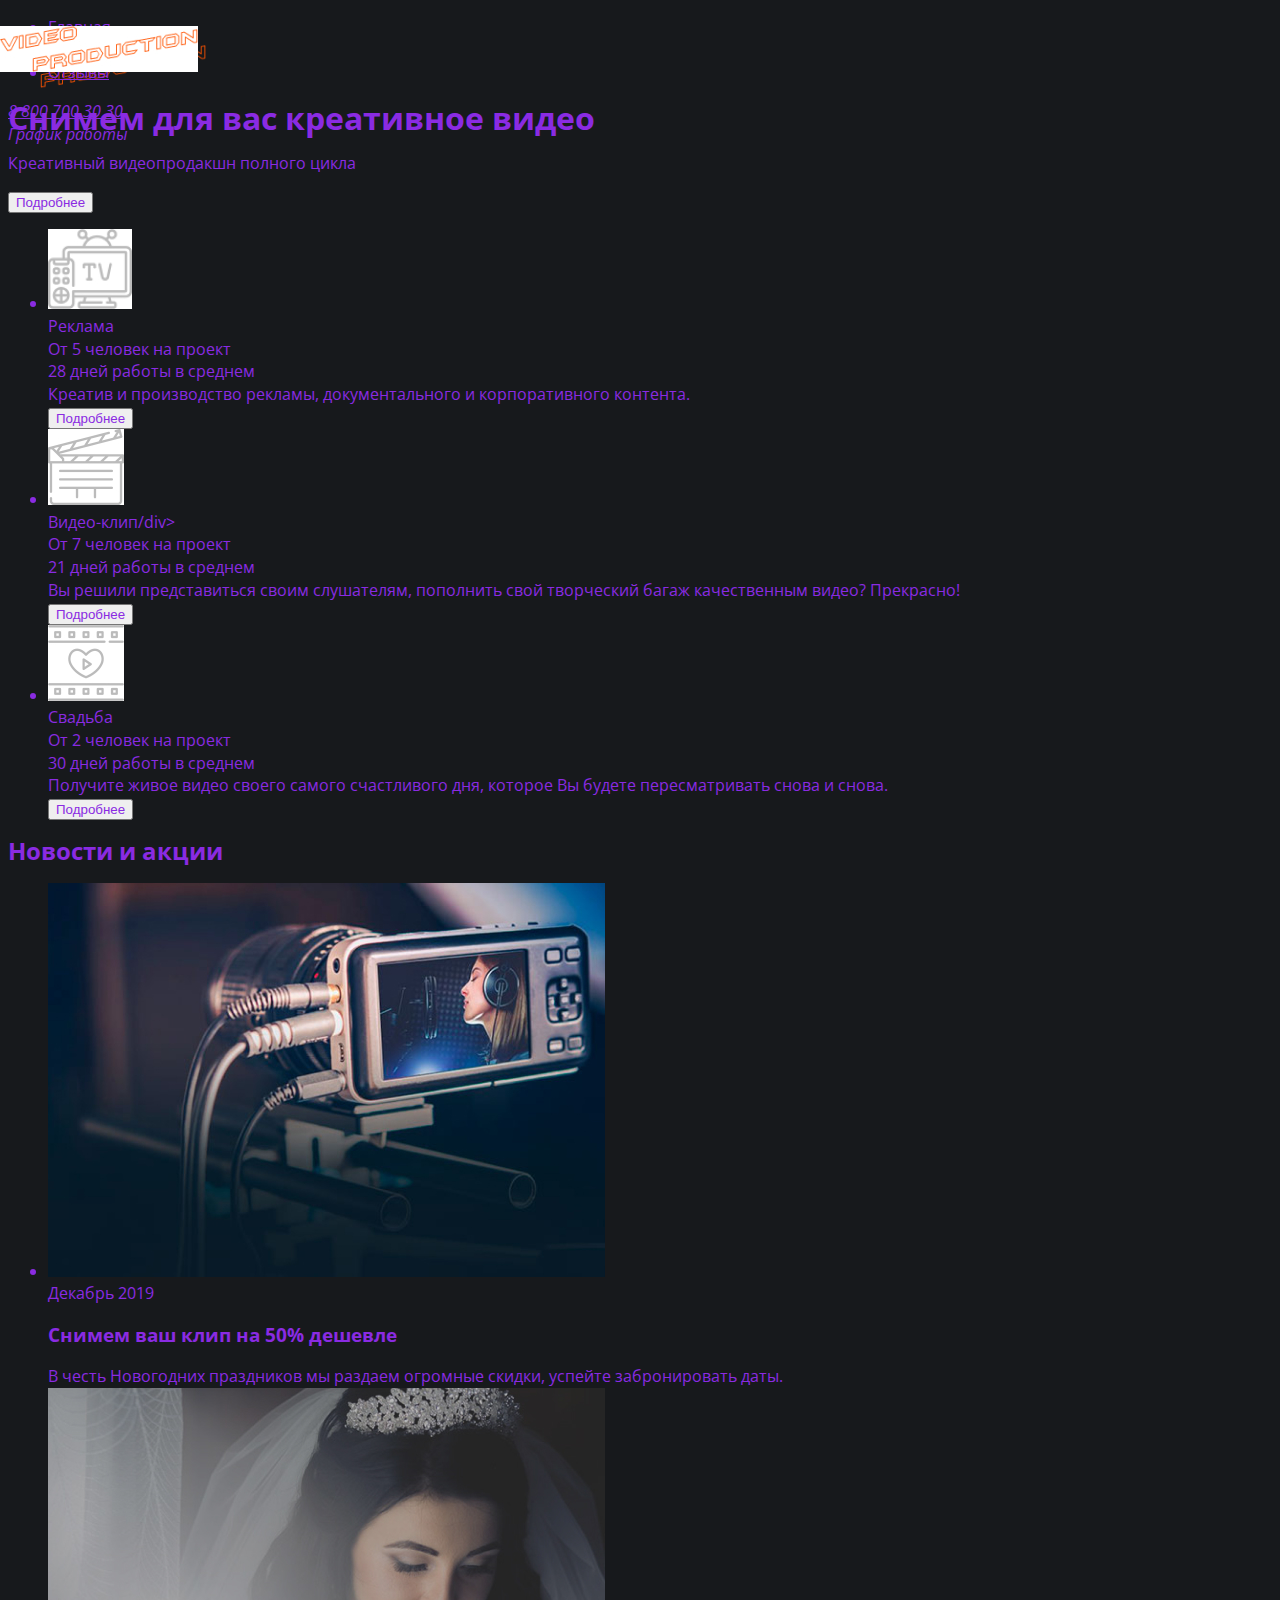
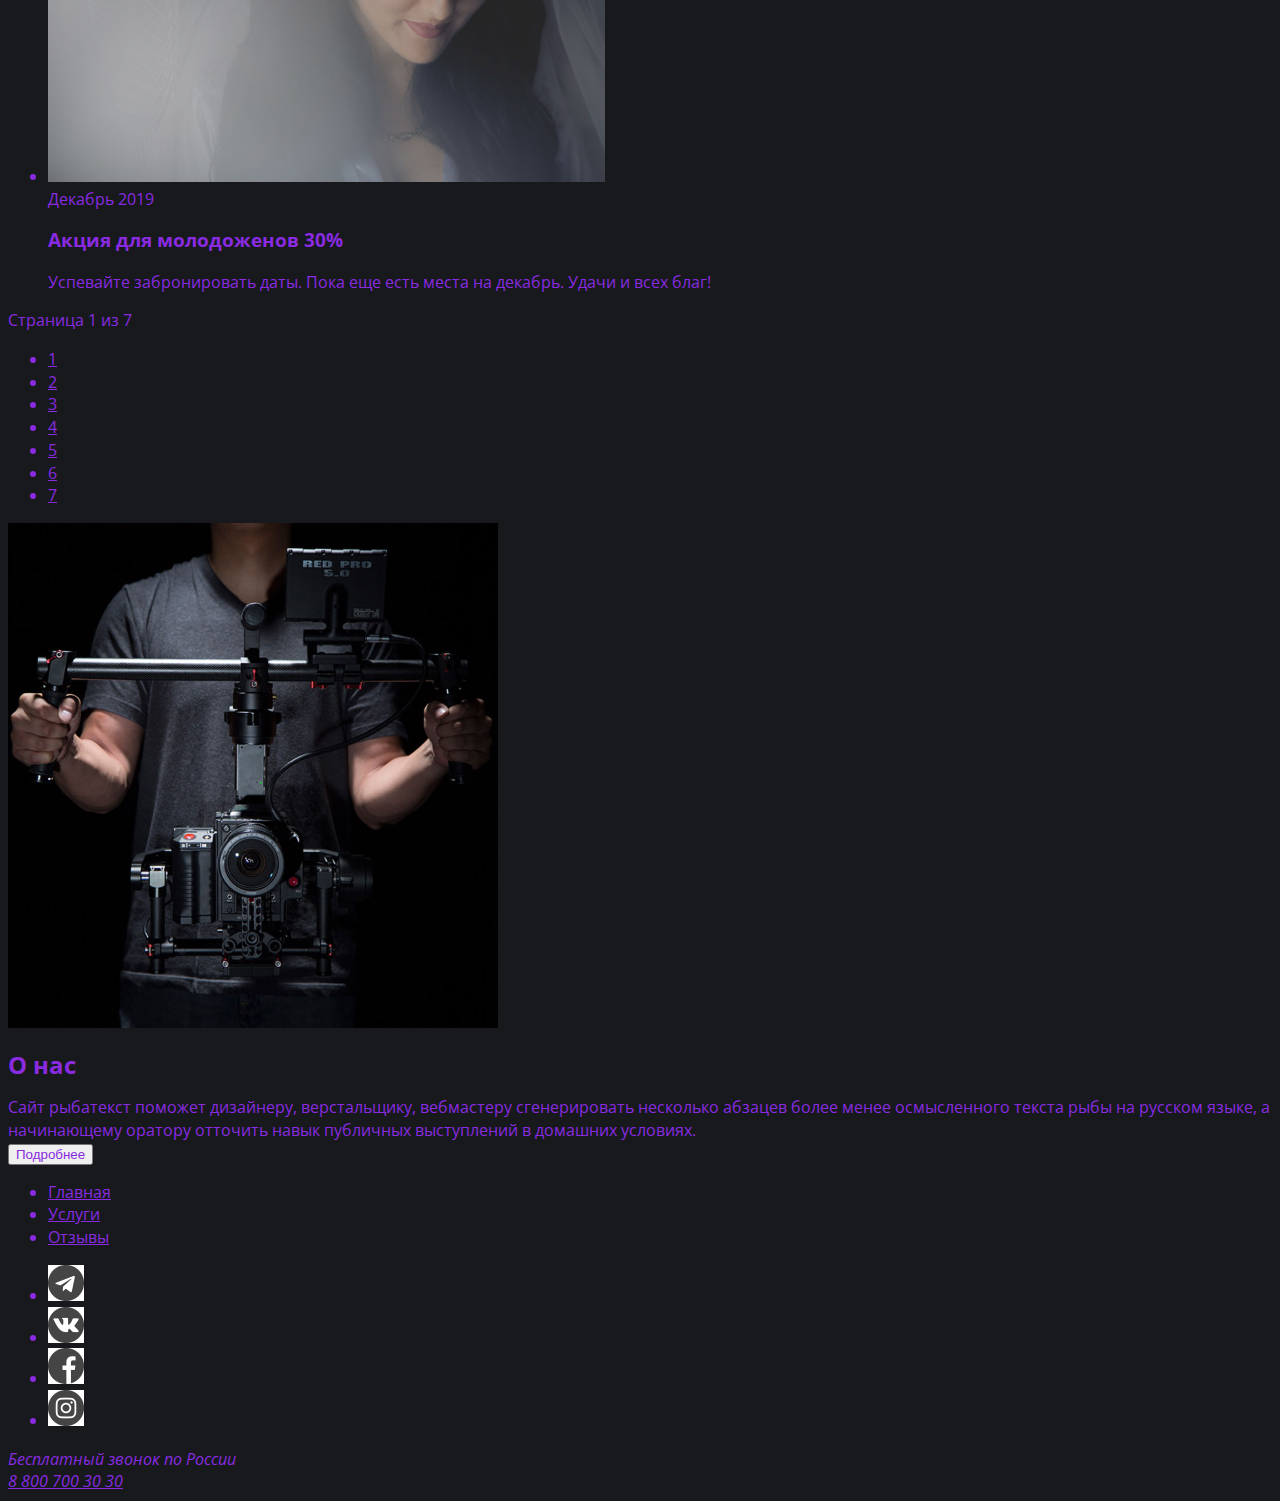
==== index.html @ 74606846 "Add files via upload" ====
<!DOCTYPE html>
<html lang="ru">

<head>
    <meta charset="UTF-8">
    <meta http-equiv="X-UA-Compatible" content="IE=edge">
    <meta name="viewport" content="width=device-width, initial-scale=1.0">
    <link rel="stylesheet" href="style.css">
    <link rel="preconnect" href="https://fonts.googleapis.com">
    <link rel="preconnect" href="https://fonts.gstatic.com" crossorigin>
    <link href="https://fonts.googleapis.com/css2?family=Open+Sans:wght@400;600;700;800&display=swap" rel="stylesheet">

    <title>Video Production</title>
</head>

<body>
    <div class="wrapper">
        <div class="container">
            <header class="header">
                <div class="logo">
                    <a href="#" class="logo__link">
                        <img src="img/logo.png" alt="Logo" class="logo__img">
                    </a>
                </div><!--LOGO-->
                <nav class="menu">
                    <ul class="menu__list">
                        <li class="menu__item">
                            <a href="" class="menu__link">Главная</a>
                        </li>
                        <li class="menu__item">
                            <a href="" class="menu__link">Услуги</a>
                        </li>
                        <li class="menu__item">
                            <a href="" class="menu__link">Отзывы</a>
                        </li>
                    </ul>
                </nav><!--MENU-->
                <address class="contacts">
                    <a href="tel:+78007003030" class="contacts__num">8 800 700 30 30</a>
                    <div class="contacts__graph">График работы</div>
                </address>
            </header><!-- HEADER-->

            <main class="main">
                <section class="preview">
                    <h1 class="preview__title">Снимем для вас креативное видео</h1>
                    <p class="preview__text">Креативный видеопродакшн полного цикла</p>
                    <div class="preview__button">
                        <button class="button">Подробнее</button>
                    </div>
                </section><!--PREVIEW-->
                <section class="services">
                    <ul class="services__list">
                        <li class="services__item">
                            <div class="services__icon">
                                <img src="img/tv.jpg" alt="Реклама" class="services__img">
                            </div>
                            <div class="services__subtitle">Реклама</div>
                            <div class="services__info">
                                <div class="services__info-item">От <span class="services__info-text">5</span> человек
                                    на проект</div>
                                <div class="services__info-item"><span class="services__info-text">28</span> дней работы
                                    в среднем</div>
                            </div>
                            <div class="services__text">Креатив и производство рекламы, документального и корпоративного
                                контента.</div>
                            <div class="services__button">
                                <button class="button">Подробнее</button>
                            </div>
                        </li>
                        <li class="services__item">
                            <div class="services__icon">
                                <img src="img/clapper.jpg" alt="Видео-клип" class="services__img">
                            </div>
                            <div class="services__subtitle">Видео-клип/div>
                                <div class="services__info">
                                    <div class="services__info-item">От <span class="services__info-text">7</span>
                                        человек
                                        на проект</div>
                                    <div class="services__info-item"><span class="services__info-text">21</span> дней
                                        работы
                                        в среднем</div>
                                </div>
                                <div class="services__text">Вы решили представиться своим слушателям, пополнить свой
                                    творческий багаж качественным видео? Прекрасно! </div>
                                <div class="services__button">
                                    <button class="button">Подробнее</button>
                                </div>
                        </li>
                        <li class="services__item">
                            <div class="services__icon">
                                <img src="img/film.jpg" alt="Свадьба" class="services__img">
                            </div>
                            <div class="services__subtitle">Свадьба</div>
                            <div class="services__info">
                                <div class="services__info-item">От <span class="services__info-text">2</span> человек
                                    на проект</div>
                                <div class="services__info-item"><span class="services__info-text">30</span> дней работы
                                    в среднем</div>
                            </div>
                            <div class="services__text">Получите живое видео своего самого счастливого дня, которое Вы
                                будете пересматривать снова и снова.</div>
                            <div class="services__button">
                                <button class="button">Подробнее</button>
                            </div>
                        </li>
                    </ul>
                </section><!--SERVICES-->

                <section class="news">
                    <h2 class="news__title">Новости и акции</h2>
                    <ul class="news__list">
                        <li class="news__item">
                            <img src="img/camera.jpg" alt="photo" class="news__item">
                            <div class="news__content">
                                <div class="news__date">
                                    <span class="news__date-month">Декабрь</span>
                                    <span class="news__date-year">2019</span>
                                </div>
                                <h3 class="news__subtitle">Снимем ваш клип на 50% дешевле</h3>
                                <div class="news__text">В честь Новогодних праздников мы раздаем огромные скидки,
                                    успейте
                                    забронировать даты. </div>
                            </div>
                        </li>
                        <li class="news__item">
                            <img src="img/wedding.jpg" alt="photo" class="news__item">
                            <div class="news__content">
                                <div class="news__date">
                                    <span class="news__date-month">Декабрь</span>
                                    <span class="news__date-year">2019</span>
                                </div>
                                <h3 class="news__subtitle">Акция для молодоженов 30%</h3>
                                <div class="news__text">Успевайте забронировать даты. Пока еще есть места на декабрь.
                                    Удачи
                                    и всех благ!</div>
                            </div>
                        </li>
                    </ul>
                    <div class="paginator">
                        <p class="paginator__text">Страница 1 из 7</p>
                        <ul class="paginator__list">
                            <li class="paginator__item">
                                <a href="#" class="paginator__item">1</a>
                            </li>
                            <li class="paginator__item">
                                <a href="#" class="paginator__item">2</a>
                            </li>
                            <li class="paginator__item">
                                <a href="#" class="paginator__item">3</a>
                            </li>
                            <li class="paginator__item">
                                <a href="#" class="paginator__item">4</a>
                            </li>
                            <li class="paginator__item">
                                <a href="#" class="paginator__item">5</a>
                            </li>
                            <li class="paginator__item">
                                <a href="#" class="paginator__item">6</a>
                            </li>
                            <li class="paginator__item">
                                <a href="#" class="paginator__item">7</a>
                            </li>
                        </ul>
                    </div><!--PAGINATOR-->
                </section><!--NEWS-->
                <section class="about">
                    <div class="about__img">
                        <img src="img/cameraman.jpg" alt="photo" class="about__img-picture">
                    </div>
                    <div class="about__content">
                        <h2 class="about__title">О нас</h2>
                        <div class="about__text">Сайт рыбатекст поможет дизайнеру, верстальщику,
                            вебмастеру сгенерировать несколько абзацев более менее осмысленного текста
                            рыбы на русском языке, а начинающему оратору отточить навык публичных
                            выступлений в домашних условиях.
                        </div>
                        <div class="about__button">
                            <button class="button">Подробнее</button>
                        </div>
                    </div>
                </section><!--ABOUT-->
            </main>
            <footer class="footer">
                <div class="logo">
                    <a href="#" class="logo__link">
                        <img src="img/logo.jpg" alt="Logo" class="logo__img">
                    </a>
                </div><!--LOGO-->
                <div class="menu">
                    <ul class="menu__list">
                        <li class="menu__item">
                            <a href="" class="menu__link">Главная</a>
                        </li>
                        <li class="menu__item">
                            <a href="" class="menu__link">Услуги</a>
                        </li>
                        <li class="menu__item">
                            <a href="" class="menu__link">Отзывы</a>
                        </li>
                    </ul>
                </div><!--MENU-->
                <div class="social">
                    <ul class="social__list">
                        <li class="social__item">
                            <a href="" class="social__link">
                                <img src="img/telegram.jpg" alt="telegram" class="social__icon">
                            </a>
                        </li>
                        <li class="social__item">
                            <a href="" class="social__link">
                                <img src="img/vk.jpg" alt="vk" class="social__icon">
                            </a>
                        </li>
                        <li class="social__item">
                            <a href="" class="social__link">
                                <img src="img/f.jpg" alt="f" class="social__icon">
                            </a>
                        </li>
                        <li class="social__item">
                            <a href="" class="social__link">
                                <img src="img/in.jpg" alt="instagram" class="social__icon">
                            </a>
                        </li>
                    </ul>
                </div>
                <address class="contacts">
                    <div class="contacts__text">Бесплатный звонок по России</div>
                    <a href="tel:+78007003030" class="contacts__num">8 800 700 30 30</a>
                </address>
            </footer>
            </section>
        </div>
</body>

</html>
---- style.css ----
*{
    color: blueviolet;
}

body{
    font-family: 'Open Sans', Arial, sans-serif;
    font-weight: 400;
    font-size: 16px;
    color: #fff;

    line-height: 1.42em;

    background:#17191C;
    
    -webkit-font-smoothing: antialiased;
    -moz-osx-font-smoothing: grayscale;
}

a{
    color: inherit;
}


.header{
    height: 70px;
    position: relative;
}

.logo{
    display: block;
    position: absolute;
    top: 26px;
    left: 0;
}

.menu{
    position: relative;
}
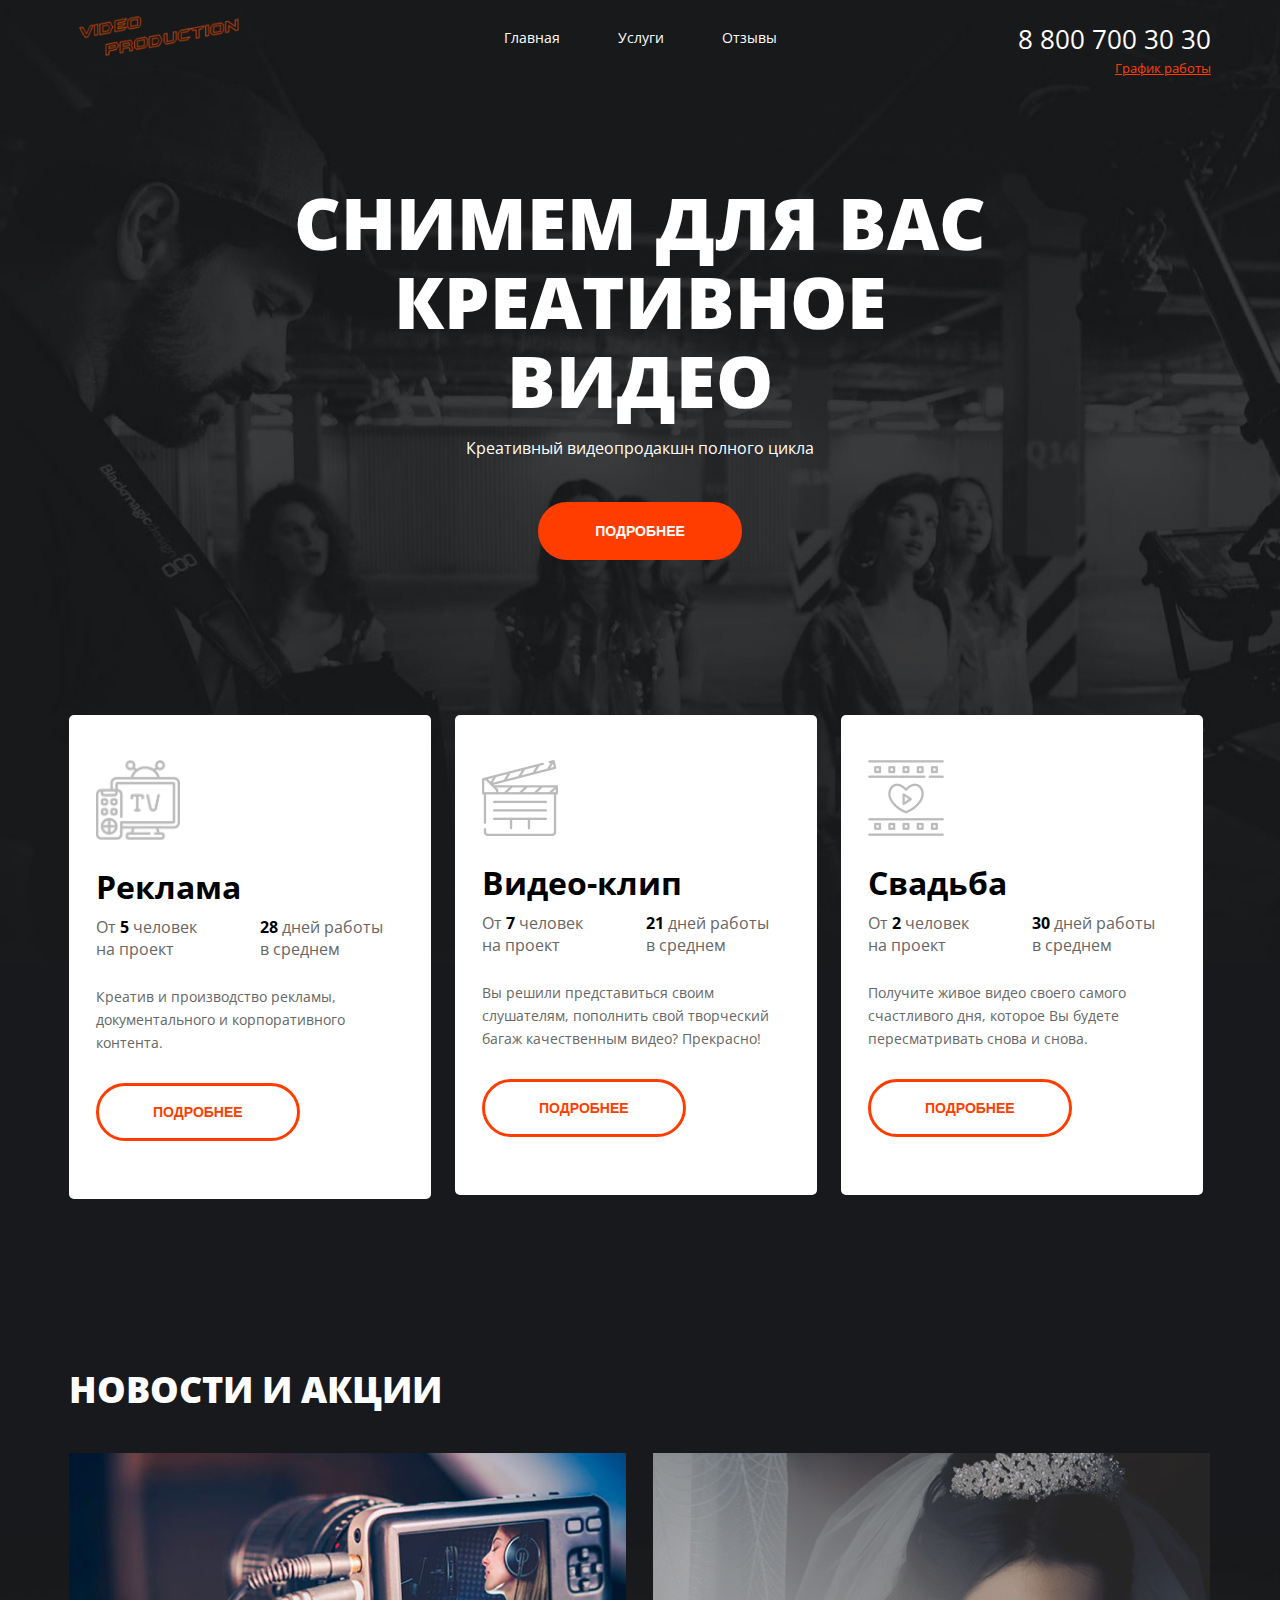
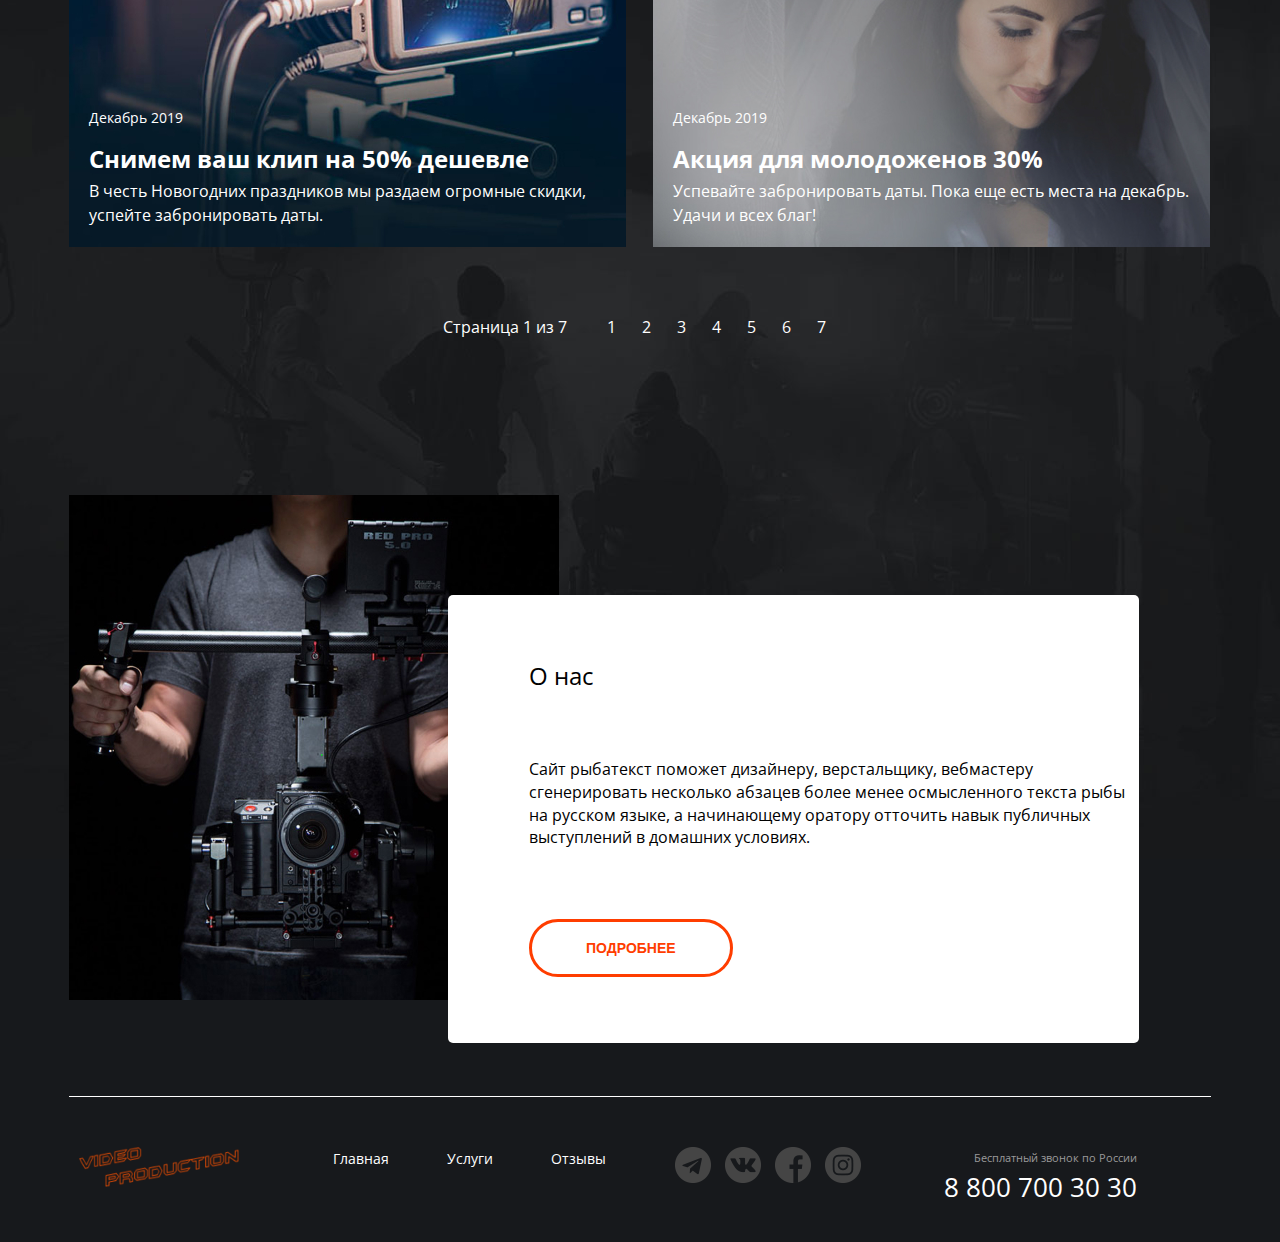
==== commit b4d45c8a: "Add files via upload" ====
--- a/index.html
+++ b/index.html
@@ -43,10 +43,12 @@
 
             <main class="main">
                 <section class="preview">
-                    <h1 class="preview__title">Снимем для вас креативное видео</h1>
-                    <p class="preview__text">Креативный видеопродакшн полного цикла</p>
-                    <div class="preview__button">
-                        <button class="button">Подробнее</button>
+                    <div class="preview__content">
+                        <h1 class="preview__title">Снимем для вас креативное видео</h1>
+                        <p class="preview__text">Креативный видеопродакшн полного цикла</p>
+                        <div class="preview__button">
+                            <button class="button">Подробнее</button>
+                        </div>
                     </div>
                 </section><!--PREVIEW-->
                 <section class="services">
@@ -72,7 +74,7 @@
                             <div class="services__icon">
                                 <img src="img/clapper.jpg" alt="Видео-клип" class="services__img">
                             </div>
-                            <div class="services__subtitle">Видео-клип/div>
+                            <div class="services__subtitle">Видео-клип</div>
                                 <div class="services__info">
                                     <div class="services__info-item">От <span class="services__info-text">7</span>
                                         человек
@@ -111,7 +113,7 @@
                     <h2 class="news__title">Новости и акции</h2>
                     <ul class="news__list">
                         <li class="news__item">
-                            <img src="img/camera.jpg" alt="photo" class="news__item">
+                            <img src="img/camera.jpg" alt="photo" class="news__img">
                             <div class="news__content">
                                 <div class="news__date">
                                     <span class="news__date-month">Декабрь</span>
@@ -124,7 +126,7 @@
                             </div>
                         </li>
                         <li class="news__item">
-                            <img src="img/wedding.jpg" alt="photo" class="news__item">
+                            <img src="img/wedding.jpg" alt="photo" class="news__img">
                             <div class="news__content">
                                 <div class="news__date">
                                     <span class="news__date-month">Декабрь</span>
@@ -138,32 +140,33 @@
                         </li>
                     </ul>
                     <div class="paginator">
-                        <p class="paginator__text">Страница 1 из 7</p>
+                        <div class="paginator__text">Страница 1 из 7</div>
                         <ul class="paginator__list">
                             <li class="paginator__item">
-                                <a href="#" class="paginator__item">1</a>
-                            </li>
-                            <li class="paginator__item">
-                                <a href="#" class="paginator__item">2</a>
-                            </li>
-                            <li class="paginator__item">
-                                <a href="#" class="paginator__item">3</a>
-                            </li>
-                            <li class="paginator__item">
-                                <a href="#" class="paginator__item">4</a>
-                            </li>
-                            <li class="paginator__item">
-                                <a href="#" class="paginator__item">5</a>
-                            </li>
-                            <li class="paginator__item">
-                                <a href="#" class="paginator__item">6</a>
-                            </li>
-                            <li class="paginator__item">
-                                <a href="#" class="paginator__item">7</a>
+                                <a href="#" class="paginator__link">1</a>
+                            </li>
+                            <li class="paginator__item">
+                                <a href="#" class="paginator__link">2</a>
+                            </li>
+                            <li class="paginator__item">
+                                <a href="#" class="paginator__link">3</a>
+                            </li>
+                            <li class="paginator__item">
+                                <a href="#" class="paginator__link">4</a>
+                            </li>
+                            <li class="paginator__item">
+                                <a href="#" class="paginator__link">5</a>
+                            </li>
+                            <li class="paginator__item">
+                                <a href="#" class="paginator__link">6</a>
+                            </li>
+                            <li class="paginator__item">
+                                <a href="#" class="paginator__link">7</a>
                             </li>
                         </ul>
                     </div><!--PAGINATOR-->
                 </section><!--NEWS-->
+
                 <section class="about">
                     <div class="about__img">
                         <img src="img/cameraman.jpg" alt="photo" class="about__img-picture">
@@ -181,13 +184,22 @@
                     </div>
                 </section><!--ABOUT-->
             </main>
+
+
+
+
+
+
+
+
             <footer class="footer">
                 <div class="logo">
                     <a href="#" class="logo__link">
-                        <img src="img/logo.jpg" alt="Logo" class="logo__img">
+                        <img src="img/logo.png" alt="Logo" class="logo__img">
                     </a>
                 </div><!--LOGO-->
-                <div class="menu">
+                 
+                <nav class="menu menu--footer">
                     <ul class="menu__list">
                         <li class="menu__item">
                             <a href="" class="menu__link">Главная</a>
@@ -199,27 +211,27 @@
                             <a href="" class="menu__link">Отзывы</a>
                         </li>
                     </ul>
-                </div><!--MENU-->
+                </nav><!--MENU-->
                 <div class="social">
                     <ul class="social__list">
                         <li class="social__item">
                             <a href="" class="social__link">
-                                <img src="img/telegram.jpg" alt="telegram" class="social__icon">
-                            </a>
-                        </li>
-                        <li class="social__item">
-                            <a href="" class="social__link">
-                                <img src="img/vk.jpg" alt="vk" class="social__icon">
-                            </a>
-                        </li>
-                        <li class="social__item">
-                            <a href="" class="social__link">
-                                <img src="img/f.jpg" alt="f" class="social__icon">
-                            </a>
-                        </li>
-                        <li class="social__item">
-                            <a href="" class="social__link">
-                                <img src="img/in.jpg" alt="instagram" class="social__icon">
+                                <img src="img/telegram.png" alt="telegram" class="social__icon">
+                            </a>
+                        </li>
+                        <li class="social__item">
+                            <a href="" class="social__link">
+                                <img src="img/vk.png" alt="vk" class="social__icon">
+                            </a>
+                        </li>
+                        <li class="social__item">
+                            <a href="" class="social__link">
+                                <img src="img/f.png" alt="f" class="social__icon">
+                            </a>
+                        </li>
+                        <li class="social__item">
+                            <a href="" class="social__link">
+                                <img src="img/in.png" alt="instagram" class="social__icon">
                             </a>
                         </li>
                     </ul>
@@ -229,7 +241,6 @@
                     <a href="tel:+78007003030" class="contacts__num">8 800 700 30 30</a>
                 </address>
             </footer>
-            </section>
         </div>
 </body>
 
--- a/style.css
+++ b/style.css
@@ -1,8 +1,12 @@
 *{
-    color: blueviolet;
+    box-sizing: border-box;
 }
 
 body{
+    margin: 0;
+    height: 100%;
+    width: 100%;
+
     font-family: 'Open Sans', Arial, sans-serif;
     font-weight: 400;
     font-size: 16px;
@@ -16,28 +20,441 @@
     -moz-osx-font-smoothing: grayscale;
 }
 
+address{
+    font-style: normal;
+}
+
+ul{
+    padding: 0;
+    margin: 0;
+    list-style: none;
+
+}
+
+h1, h2, h3, h4, h5, h6{
+    margin: 0;
+    font-weight: normal;
+}
+
 a{
     color: inherit;
-}
-
+    text-decoration: none;
+}
+
+button{
+    border: 2px solid transparent;
+}
+
+.button{
+    background: #fff;
+    border-radius: 35px;
+    border: 3px solid #FF3D00;
+
+    padding: 18px 54px;
+
+    color: #FF3D00;
+    font-weight: 700;
+    font-size: 14px;
+    text-transform: uppercase;
+
+    transition: background .3s;
+    cursor: pointer;
+}
+
+.button:hover{
+    background: #FF3D00;
+    color: #fff;
+}
+
+
+.container{
+    margin: 0 auto;
+    width: 1142px;
+}
+
+.wrapper{
+    height: 100%;
+    width: 100%;
+    background: url(img/promo.jpg) 20% -5%, url(img/bottom.jpg) 50% 80%;
+    background-repeat: no-repeat;
+}
 
 .header{
-    height: 70px;
     position: relative;
+    min-height: 73px;
+
+    margin-bottom: 110px;
+}
+
+.logo, .menu, .contacts{
+    position: absolute;
 }
 
 .logo{
-    display: block;
+    top: 16px;
+    left: 10px;
+}
+
+.logo__img{
+    width: 160px;
+    height: 40px;
+}
+
+.menu{
+    top: 26px;
+    left: 50%;
+    transform: translateX(-50%);
+}
+
+.menu__item{
+    display: inline-block;
+    margin-right: 54px;
+
+    font-size: 14px;
+
+    transition: 0.3s;
+}
+
+.menu__item:last-child{
+    margin-right: 0px;
+}
+
+.menu__item:hover{
+    color: #FF3D00;
+}
+.contacts{
+    right: 0px;
+    top: 22px;
+    text-decoration: none;
+}
+
+.contacts__num{
+    font-size: 26px;
+    line-height: 1.34;
+
+    transition: 0.3s;
+}
+
+.contacts__num:hover{
+    color: #FF3D00;
+}
+.contacts__graph{
+    font-size: 13px;
+    text-decoration: underline;
+    color: #FF3D00;
+    text-align: right;
+    margin-top: 0px;
+}
+
+/*======================================================
+========================PREVIEW=========================
+=======================================================*/
+
+.preview{
+    text-align: center;
+    margin-bottom: 155px;
+}
+
+.preview__content{
+    width: 776px;
+    position: relative;
+    margin: 0 auto;
+}
+
+.preview__title{
+    font-size: 72px;
+    font-weight: 800;
+    line-height: 1.1;
+    text-transform: uppercase;
+
+    margin-bottom: 16px;
+}
+
+.preview__text{
+    font-size: 16px;
+    margin-bottom: 43px;
+}
+
+.preview__button .button{
+    background: #FF3D00;
+    border-radius: 35px;
+    border: 3px solid #FF3D00;
+
+    padding: 18px 54px;
+
+    color: #fff;
+    font-weight: 700;
+    font-size: 14px;
+    text-transform: uppercase;
+
+    transition: background .3s;
+    cursor: pointer;
+}
+
+.preview__button .button:hover{
+    background: #fff;
+    color: #FF3D00;
+}
+
+/*======================================================
+======================SERVICES==========================
+=======================================================*/
+
+.services{
+    margin-bottom: 180px;
+}
+
+.services__item{
+    display: inline-block;
+    width: 362px;
+    background: #fff;
+    border-radius: 5px;
+    color: #666;
+    border: 5px solid transparent;
+    vertical-align: top;
+    margin-right: 20px;
+    padding: 40px 34px 53px 22px;
+}
+
+.services__item:last-child{
+    margin-right: 0;
+}
+
+.services__item:hover{
+    border: 5px solid #ccc;
+}
+
+.services__icon{
+    margin-bottom: 30px;
+    
+}
+
+.services__subtitle{
+    font-size: 32px;
+    font-weight: 700;
+    color: #000;
+
+    margin-bottom: 17px;
+}
+
+.services__info{
+    /*display: inline-block;*/
+
+    margin-bottom: 25px;
+}
+
+.services__info-item{
+    display: inline-block;
+    width: 105px;
+    margin-right: 55px;
+}
+
+.services__info-item:last-child{
+    margin-right: 0;
+    width: 130px;
+}
+
+.services__info-text{
+    color: #000;
+    font-weight: 700;
+}
+
+.services__text{
+    font-size: 14px;
+    margin-bottom: 29px;
+}
+
+/*======================================================
+===========================NEWS=========================
+=======================================================*/
+
+.news__title{
+    font-size: 36px;
+    font-weight: 800;
+    text-transform: uppercase;
+
+    margin-bottom: 51px;
+}
+.news__item{
+    display: inline-block;
+
+    margin-right: 25px;
+
+    width: 555px;
+    height: 394px;
+
+    position: relative;
+}
+
+.news__item:last-child{
+    margin-right: 0;
+}
+
+.news__img{
     position: absolute;
-    top: 26px;
-    left: 0;
-}
-
-.menu{
+}
+
+.news__content{
+    position: absolute;
+    left: 20px;
+    bottom: 20px;
+
+    line-height: 1.5;
+}
+
+.news__date{
+    margin-bottom: 12px;
+}
+
+.news__date-month, .news__date-year{
+    font-size: 14px;
+}
+
+.news__subtitle{
+    font-size: 24px;
+    font-weight: 700;
+    margin-bottom: 2px;
+}
+
+.news__list{
+    margin-bottom: 58px;
+}
+/*======================PAGINATOR=========================*/
+
+.paginator{
+    text-align: center;
+    margin-bottom: 152px;
+}
+
+.paginator__text{
+    margin-right: 25px;
+}
+
+.paginator__text, .paginator__list, .paginator__item{
+    display: inline-block;
+}
+
+.paginator__link{
+    display: inline-block;
+
+    font-size: 16px;
+    color: #fff;
+    
+    border-radius: 50%;
+    padding: 5px 11px;
+    transition: .3s;
+}
+
+.paginator__link:hover{
+    background: #FF5500;
+}
+
+/*======================================================
+===========================ABOUT========================
+=======================================================*/
+
+.about{
+    margin-bottom: 53px;
+}
+
+.about__img{
+    display: inline-block;
+    vertical-align: top;
+}
+
+.about__content{
+    background: #fff;
+    border-radius: 5px;
+
+    /*height: 200px;*/
+    width: 691px;
+
+    margin-left: -115px;
+    margin-top: 100px;
+
+    display: inline-block;
+    color:#000;
+}
+
+.about__title, .about__text, .about__button{
+    margin-top: 70px;
+    margin-left: 81px;
+}
+
+.about__title{
+    margin-bottom: 37px;
+}
+
+.about__text{
+    margin-bottom: 43px;
+}
+
+.about__button{
+    margin-bottom: 66px;
+}
+
+/*======================================================
+=========================FOOTER=========================
+=======================================================*/
+
+.footer{
     position: relative;
-}
-
-
-
-
-
+    border-top: 1px solid #fff;
+    height: 146px;
+}
+
+/*.social{
+    position: relative;
+
+}*/
+
+.social__list{
+    position: absolute;
+    right: 340px;
+}
+
+.social__item{
+    display: inline-block;
+    margin-right: 10px;
+    right: 100px;
+}
+
+.menu--footer{
+    left: 400px;
+}
+
+.footer .contacts{
+    margin-right: 74px;
+    text-align: right;
+}
+
+.footer .contacts__text{
+    font-size: 11px;
+    color: #9a9a9a;
+}
+
+.footer .logo, .menu--footer, .social__list, .footer .contacts{
+    top: 50px
+}
+
+
+
+
+
+
+
+
+
+
+
+
+
+
+
+
+
+
+
+
+
+
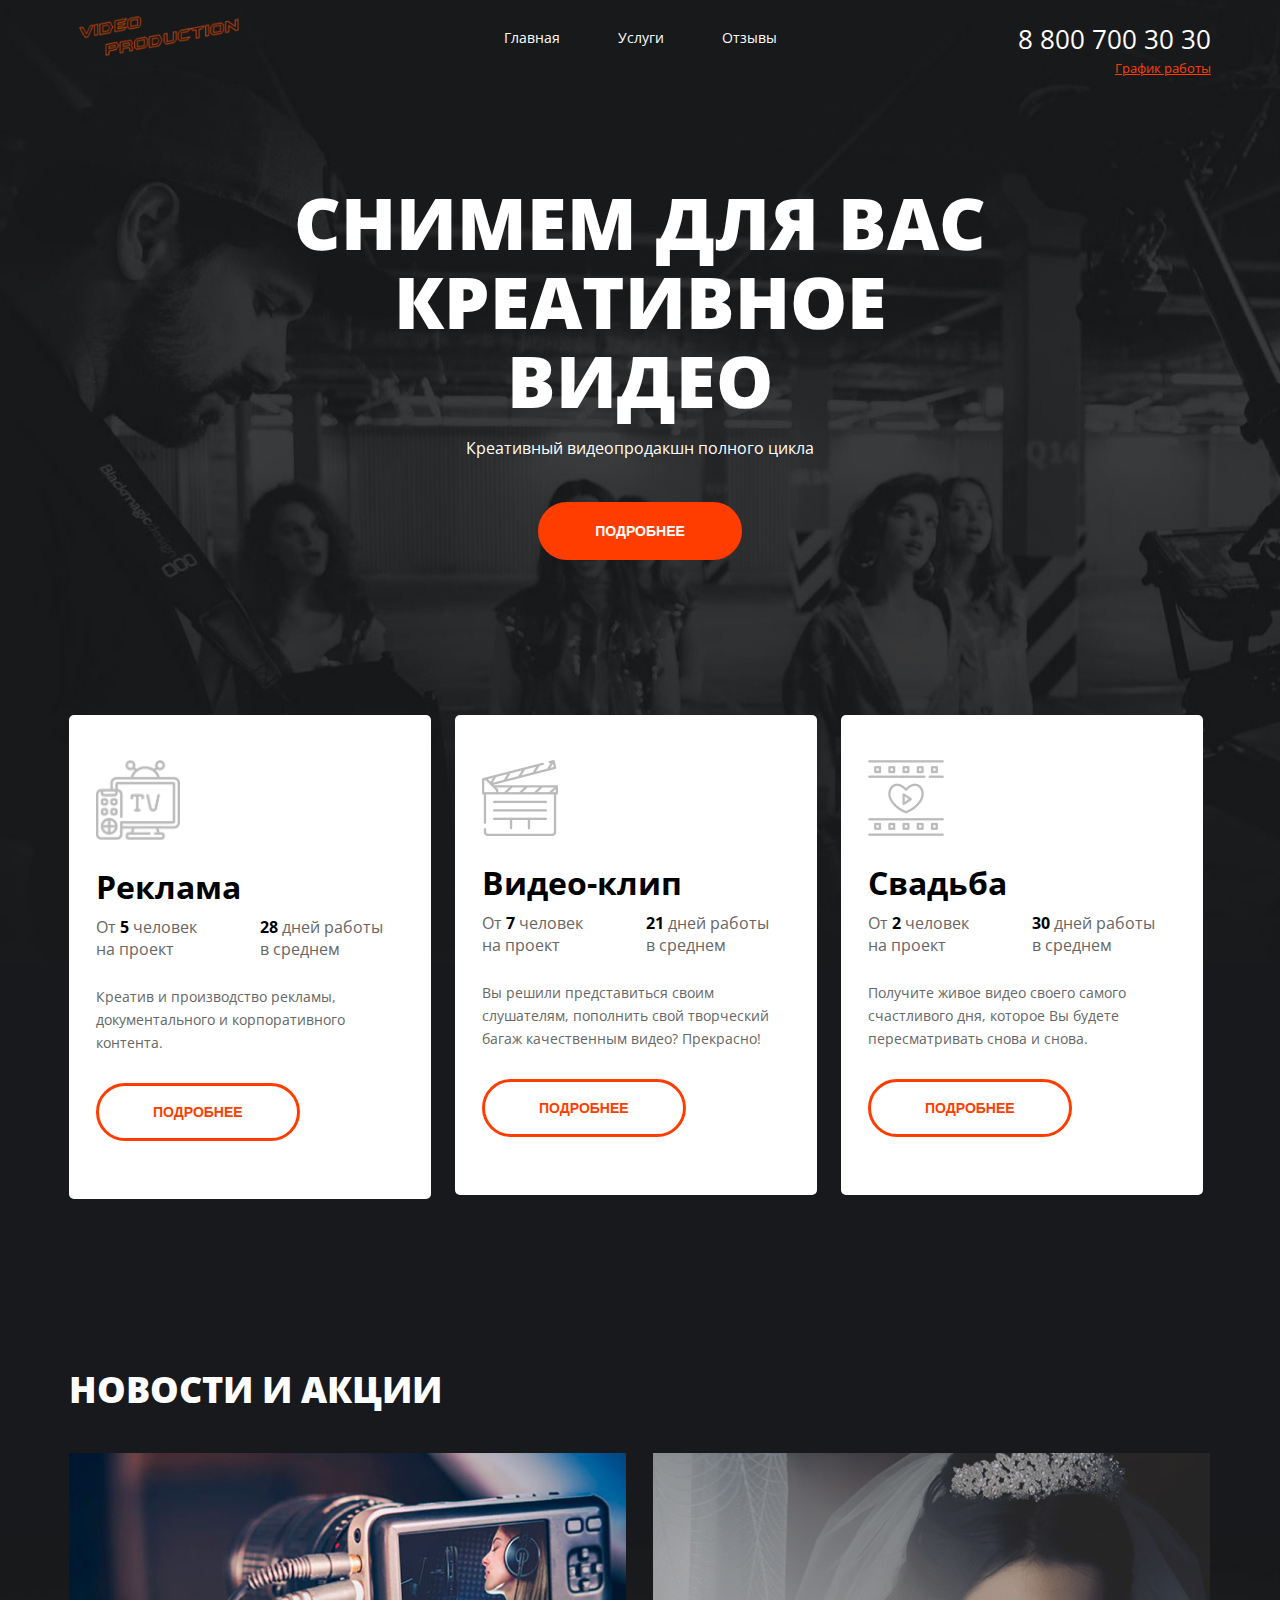
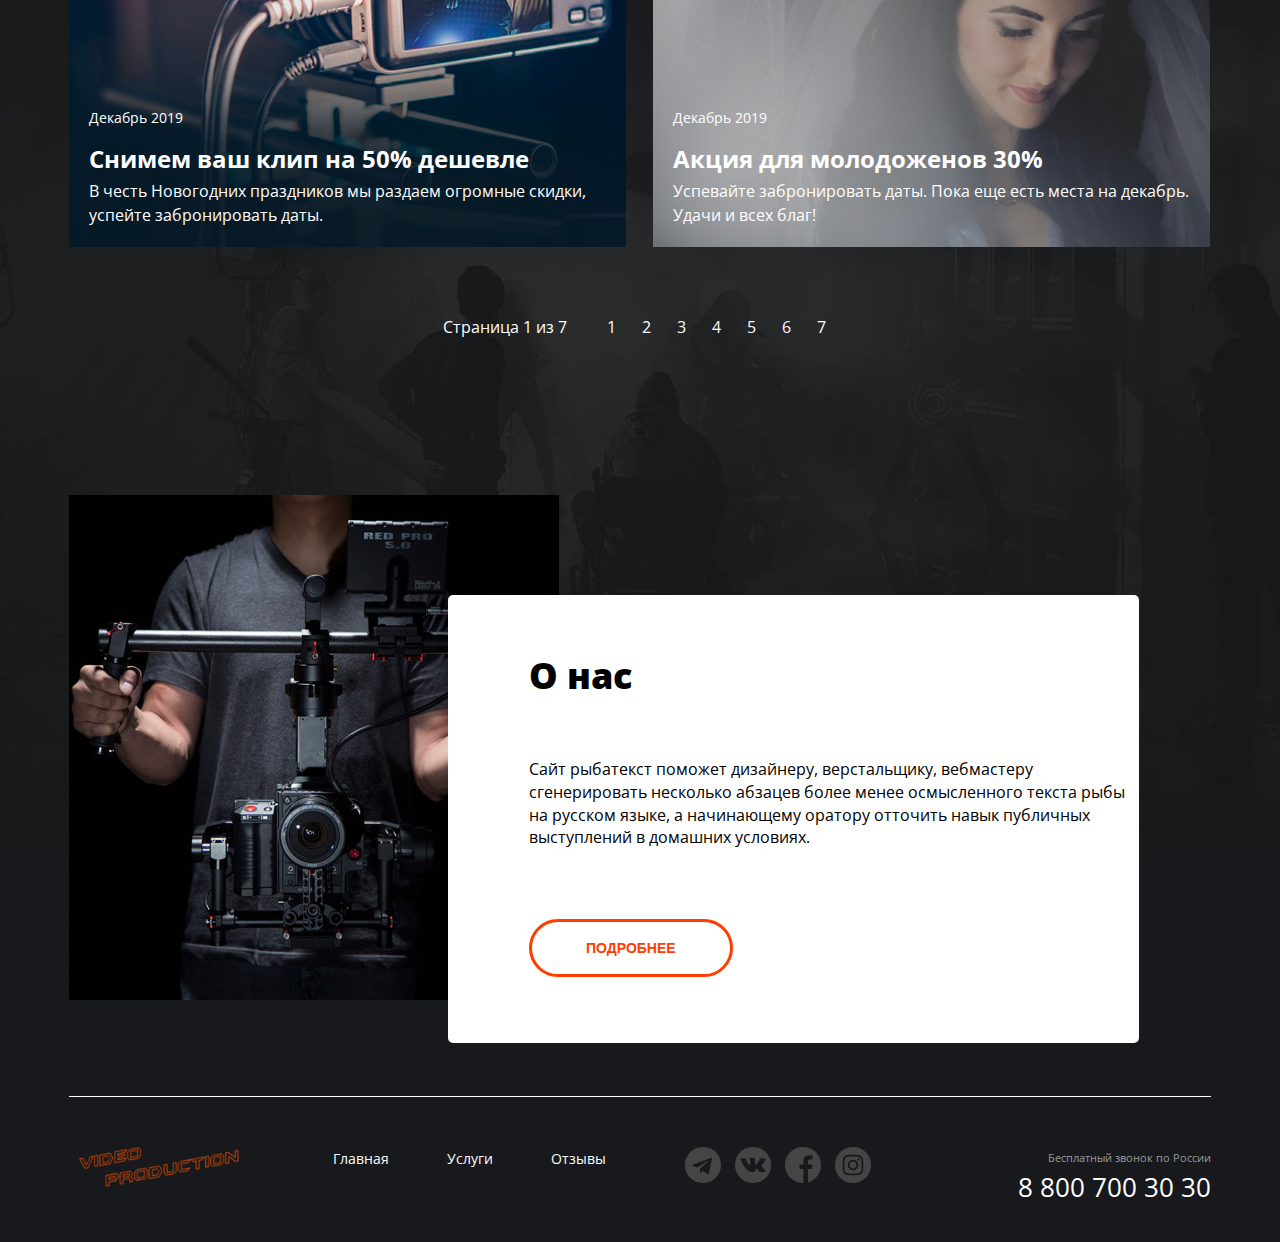
==== commit 0857718f: "Add files via upload" ====
--- a/index.html
+++ b/index.html
@@ -185,13 +185,6 @@
                 </section><!--ABOUT-->
             </main>
 
-
-
-
-
-
-
-
             <footer class="footer">
                 <div class="logo">
                     <a href="#" class="logo__link">
--- a/style.css
+++ b/style.css
@@ -68,7 +68,7 @@
 
 
 .container{
-    margin: 0 auto;
+    margin: auto;
     width: 1142px;
 }
 
@@ -268,6 +268,10 @@
 ===========================NEWS=========================
 =======================================================*/
 
+.news{
+    margin-bottom: 152px;
+}
+
 .news__title{
     font-size: 36px;
     font-weight: 800;
@@ -323,7 +327,6 @@
 
 .paginator{
     text-align: center;
-    margin-bottom: 152px;
 }
 
 .paginator__text{
@@ -383,6 +386,8 @@
 
 .about__title{
     margin-bottom: 37px;
+    font-size: 36px;
+    font-weight: 800;
 }
 
 .about__text{
@@ -419,12 +424,15 @@
     right: 100px;
 }
 
+.social__item:last-child{
+    margin-right: 0;
+}
+
 .menu--footer{
     left: 400px;
 }
 
 .footer .contacts{
-    margin-right: 74px;
     text-align: right;
 }
 
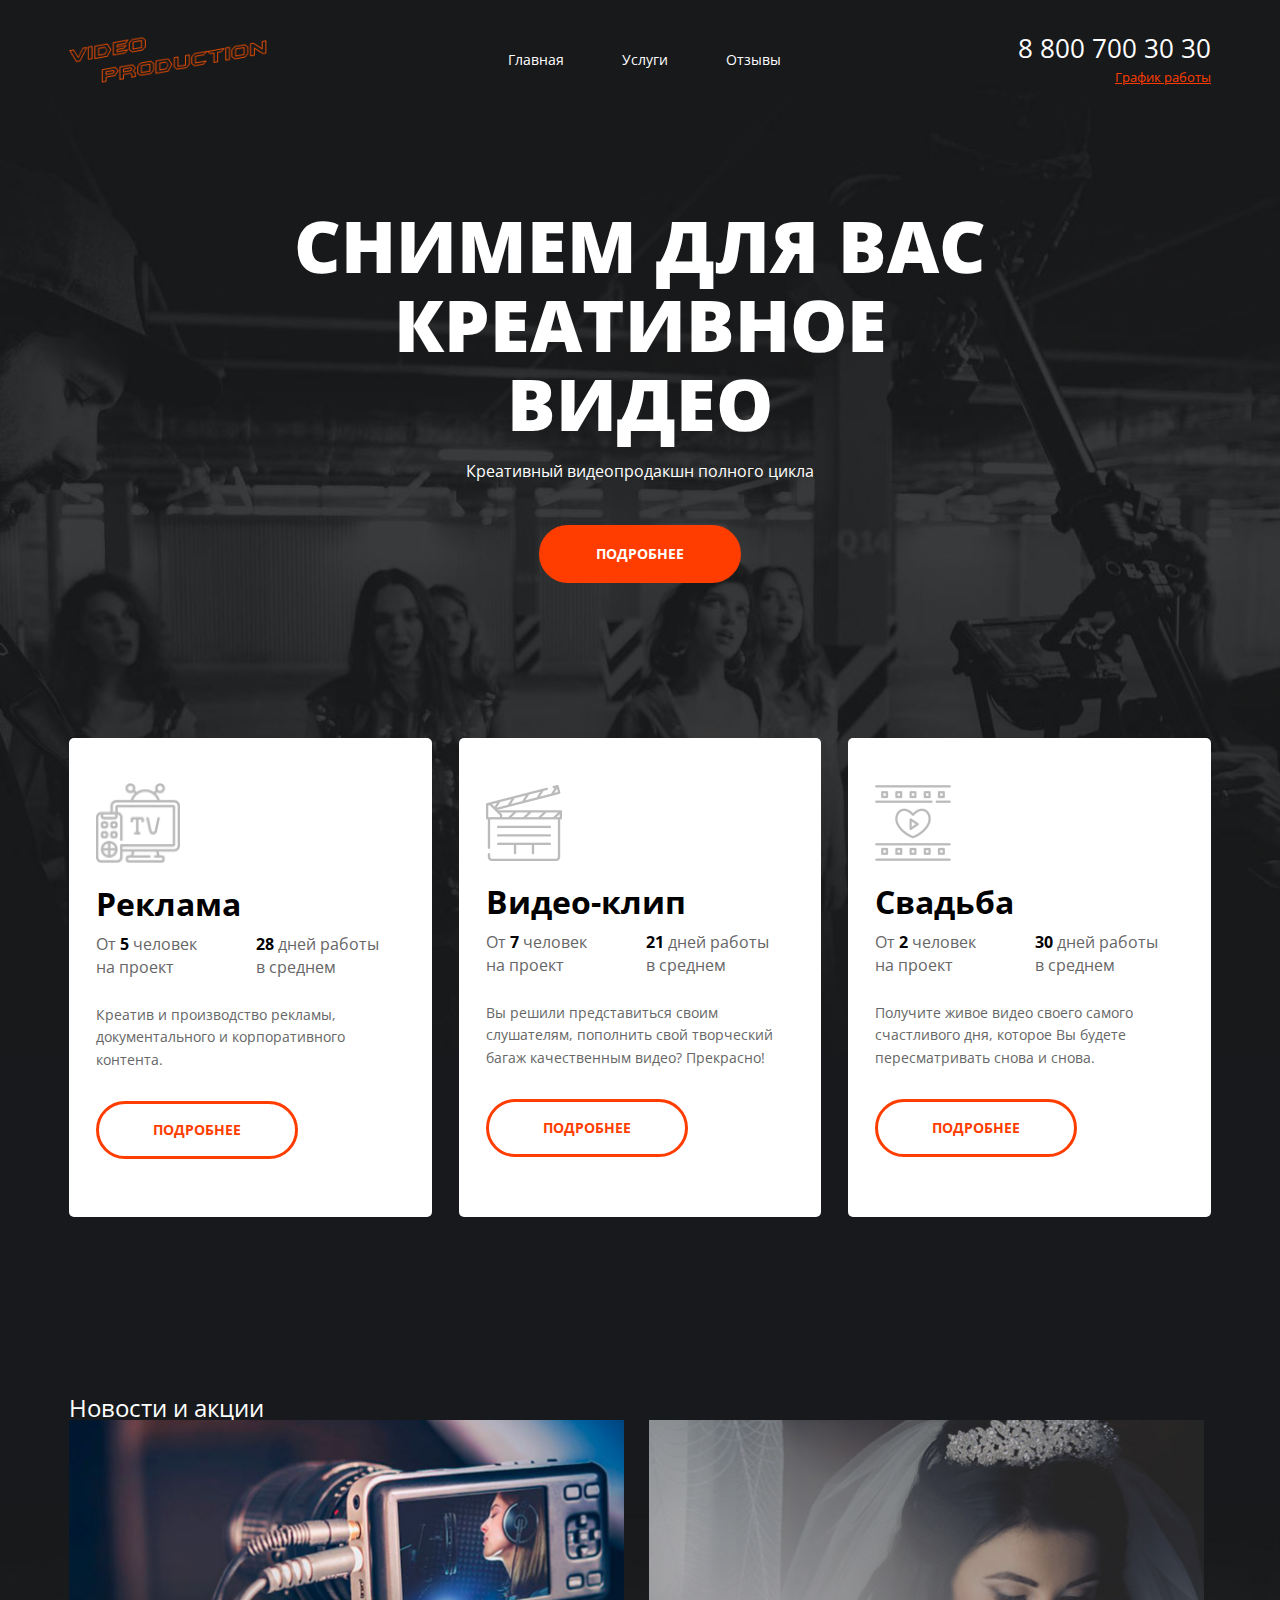
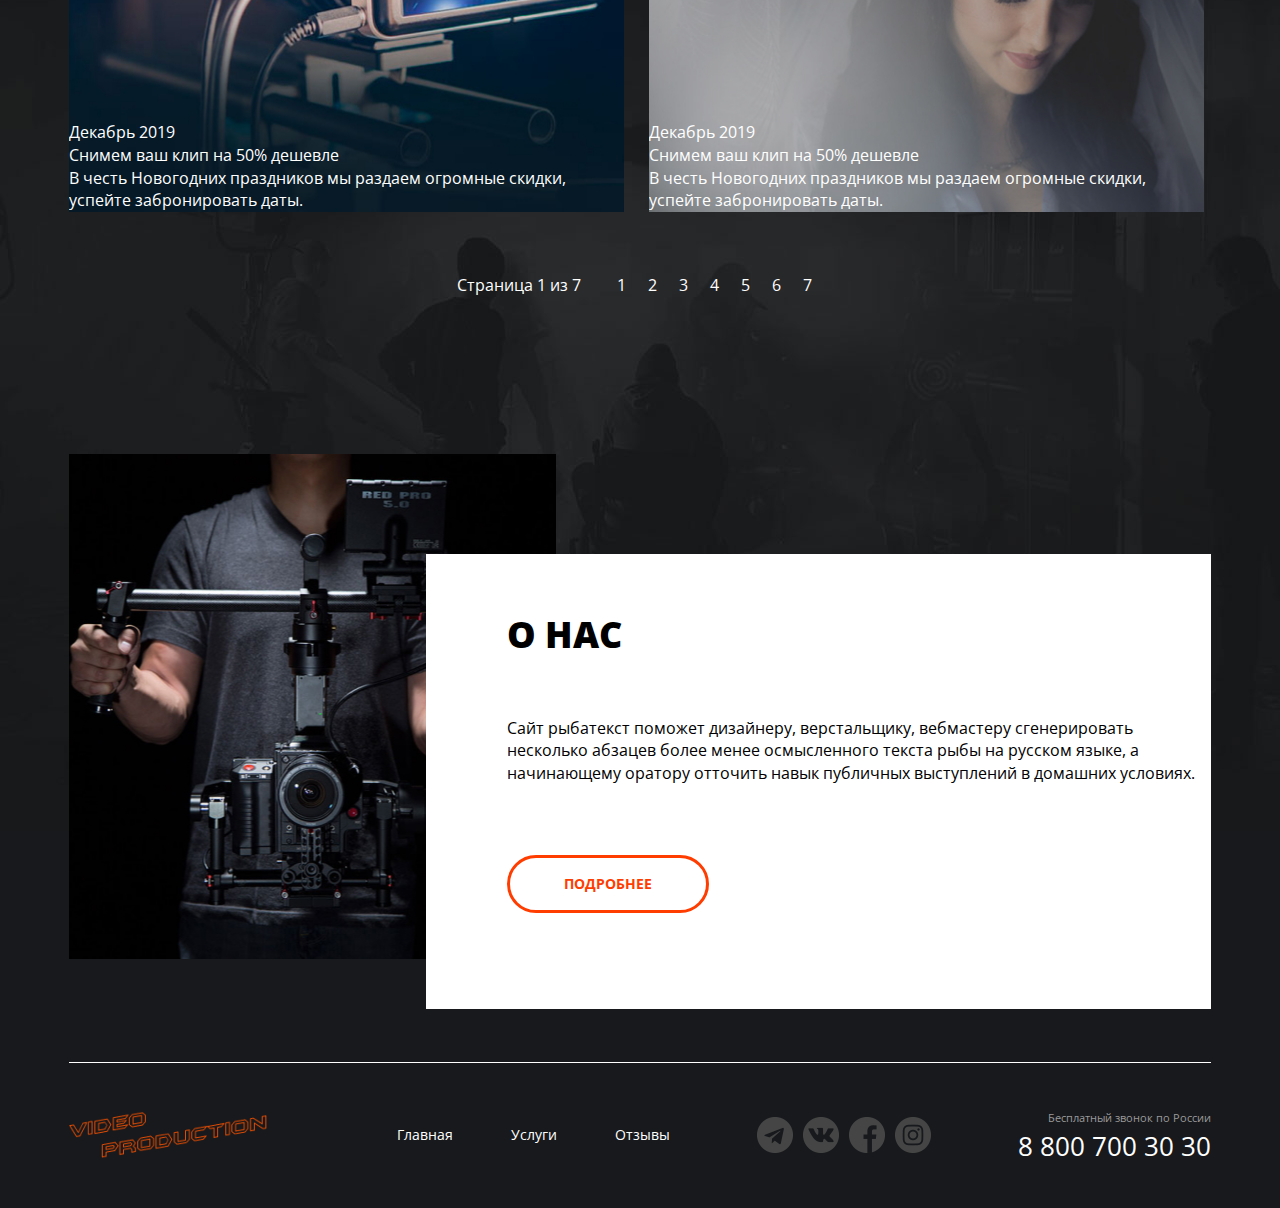
==== commit 0482aa71: "Add files via upload" ====
--- a/index.html
+++ b/index.html
@@ -5,7 +5,8 @@
     <meta charset="UTF-8">
     <meta http-equiv="X-UA-Compatible" content="IE=edge">
     <meta name="viewport" content="width=device-width, initial-scale=1.0">
-    <link rel="stylesheet" href="style.css">
+    <link rel="stylesheet" href="main.css">
+
     <link rel="preconnect" href="https://fonts.googleapis.com">
     <link rel="preconnect" href="https://fonts.gstatic.com" crossorigin>
     <link href="https://fonts.googleapis.com/css2?family=Open+Sans:wght@400;600;700;800&display=swap" rel="stylesheet">
@@ -15,66 +16,79 @@
 
 <body>
     <div class="wrapper">
-        <div class="container">
-            <header class="header">
-                <div class="logo">
-                    <a href="#" class="logo__link">
-                        <img src="img/logo.png" alt="Logo" class="logo__img">
-                    </a>
-                </div><!--LOGO-->
-                <nav class="menu">
-                    <ul class="menu__list">
-                        <li class="menu__item">
-                            <a href="" class="menu__link">Главная</a>
-                        </li>
-                        <li class="menu__item">
-                            <a href="" class="menu__link">Услуги</a>
-                        </li>
-                        <li class="menu__item">
-                            <a href="" class="menu__link">Отзывы</a>
-                        </li>
-                    </ul>
-                </nav><!--MENU-->
-                <address class="contacts">
-                    <a href="tel:+78007003030" class="contacts__num">8 800 700 30 30</a>
-                    <div class="contacts__graph">График работы</div>
-                </address>
-            </header><!-- HEADER-->
-
-            <main class="main">
-                <section class="preview">
-                    <div class="preview__content">
-                        <h1 class="preview__title">Снимем для вас креативное видео</h1>
-                        <p class="preview__text">Креативный видеопродакшн полного цикла</p>
-                        <div class="preview__button">
-                            <button class="button">Подробнее</button>
-                        </div>
-                    </div>
-                </section><!--PREVIEW-->
-                <section class="services">
-                    <ul class="services__list">
-                        <li class="services__item">
-                            <div class="services__icon">
-                                <img src="img/tv.jpg" alt="Реклама" class="services__img">
-                            </div>
-                            <div class="services__subtitle">Реклама</div>
-                            <div class="services__info">
-                                <div class="services__info-item">От <span class="services__info-text">5</span> человек
-                                    на проект</div>
-                                <div class="services__info-item"><span class="services__info-text">28</span> дней работы
-                                    в среднем</div>
-                            </div>
-                            <div class="services__text">Креатив и производство рекламы, документального и корпоративного
-                                контента.</div>
-                            <div class="services__button">
+        <div class="background">
+            <div class="container">
+                <header class="header">
+                    <div class="header__col">
+                        <div class="logo">
+                            <a href="#" class="logo__link">
+                                <img src="img/logo.png" alt="Logo" class="logo__img">
+                            </a>
+                        </div><!--LOGO-->
+                        <nav class="menu">
+                            <ul class="menu__list">
+                                <li class="menu__item">
+                                    <a href="" class="menu__link">Главная</a>
+                                </li>
+                                <li class="menu__item">
+                                    <a href="services.html" class="menu__link">Услуги</a>
+                                </li>
+                                <li class="menu__item">
+                                    <a href="" class="menu__link">Отзывы</a>
+                                </li>
+                            </ul>
+                        </nav><!--MENU-->
+                    </div>
+                    <div class="header__col">
+                        <address class="contacts">
+                            <a href="tel:+78007003030" class="contacts__num">8 800 700 30 30</a>
+                            <div class="contacts__graph">График работы</div>
+                        </address>
+                    </div>
+                </header><!-- HEADER-->
+
+
+                <main class="main">
+                    <section class="preview">
+                        <div class="preview__content">
+                            <h1 class="preview__title">Снимем для вас креативное видео</h1>
+                            <p class="preview__text">Креативный видеопродакшн полного цикла</p>
+                            <div class="preview__button">
                                 <button class="button">Подробнее</button>
                             </div>
-                        </li>
-                        <li class="services__item">
-                            <div class="services__icon">
-                                <img src="img/clapper.jpg" alt="Видео-клип" class="services__img">
-                            </div>
-                            <div class="services__subtitle">Видео-клип</div>
+                        </div>
+                    </section><!--PREVIEW-->
+                    <section class="services">
+                        <ul class="services__list">
+                            <li class="services__item">
+                                <div>
+                                    <div class="services__icon">
+                                        <img src="img/tv.jpg" alt="Реклама" class="services__img">
+                                    </div>
+                                    <div class="services__subtitle">Реклама</div>
+                                </div>
+                                <div class="services__info">
+                                    <div class="services__info-item">От <span class="services__info-text">5</span>
+                                        человек
+                                        на проект</div>
+                                    <div class="services__info-item"><span class="services__info-text">28</span> дней
+                                        работы
+                                        в среднем</div>
+                                </div>
+                                <div class="services__text">Креатив и производство рекламы, документального и
+                                    корпоративного
+                                    контента.</div>
+                                <div class="services__button">
+                                    <button class="button">Подробнее</button>
+                                </div>
+                            </li>
+                            <li class="services__item">
+                                <div>
+                                    <div class="services__icon">
+                                        <img src="img/clapper.jpg" alt="Видео-клип" class="services__img">
+                                    </div>
+                                    <div class="services__subtitle">Видео-клип</div>
+                                </div>
                                 <div class="services__info">
                                     <div class="services__info-item">От <span class="services__info-text">7</span>
                                         человек
@@ -88,152 +102,160 @@
                                 <div class="services__button">
                                     <button class="button">Подробнее</button>
                                 </div>
-                        </li>
-                        <li class="services__item">
-                            <div class="services__icon">
-                                <img src="img/film.jpg" alt="Свадьба" class="services__img">
-                            </div>
-                            <div class="services__subtitle">Свадьба</div>
-                            <div class="services__info">
-                                <div class="services__info-item">От <span class="services__info-text">2</span> человек
-                                    на проект</div>
-                                <div class="services__info-item"><span class="services__info-text">30</span> дней работы
-                                    в среднем</div>
-                            </div>
-                            <div class="services__text">Получите живое видео своего самого счастливого дня, которое Вы
-                                будете пересматривать снова и снова.</div>
-                            <div class="services__button">
-                                <button class="button">Подробнее</button>
-                            </div>
-                        </li>
-                    </ul>
-                </section><!--SERVICES-->
-
-                <section class="news">
-                    <h2 class="news__title">Новости и акции</h2>
-                    <ul class="news__list">
-                        <li class="news__item">
-                            <img src="img/camera.jpg" alt="photo" class="news__img">
-                            <div class="news__content">
-                                <div class="news__date">
-                                    <span class="news__date-month">Декабрь</span>
-                                    <span class="news__date-year">2019</span>
-                                </div>
-                                <h3 class="news__subtitle">Снимем ваш клип на 50% дешевле</h3>
-                                <div class="news__text">В честь Новогодних праздников мы раздаем огромные скидки,
-                                    успейте
-                                    забронировать даты. </div>
-                            </div>
-                        </li>
-                        <li class="news__item">
-                            <img src="img/wedding.jpg" alt="photo" class="news__img">
-                            <div class="news__content">
-                                <div class="news__date">
-                                    <span class="news__date-month">Декабрь</span>
-                                    <span class="news__date-year">2019</span>
-                                </div>
-                                <h3 class="news__subtitle">Акция для молодоженов 30%</h3>
-                                <div class="news__text">Успевайте забронировать даты. Пока еще есть места на декабрь.
-                                    Удачи
-                                    и всех благ!</div>
-                            </div>
-                        </li>
-                    </ul>
-                    <div class="paginator">
-                        <div class="paginator__text">Страница 1 из 7</div>
-                        <ul class="paginator__list">
-                            <li class="paginator__item">
-                                <a href="#" class="paginator__link">1</a>
                             </li>
-                            <li class="paginator__item">
-                                <a href="#" class="paginator__link">2</a>
-                            </li>
-                            <li class="paginator__item">
-                                <a href="#" class="paginator__link">3</a>
-                            </li>
-                            <li class="paginator__item">
-                                <a href="#" class="paginator__link">4</a>
-                            </li>
-                            <li class="paginator__item">
-                                <a href="#" class="paginator__link">5</a>
-                            </li>
-                            <li class="paginator__item">
-                                <a href="#" class="paginator__link">6</a>
-                            </li>
-                            <li class="paginator__item">
-                                <a href="#" class="paginator__link">7</a>
+                            <li class="services__item">
+                                <div>
+                                    <div class="services__icon">
+                                        <img src="img/film.jpg" alt="Свадьба" class="services__img">
+                                    </div>
+                                    <div class="services__subtitle">Свадьба</div>
+                                </div>
+                                <div class="services__info">
+                                    <div class="services__info-item">От <span class="services__info-text">2</span>
+                                        человек
+                                        на проект</div>
+                                    <div class="services__info-item"><span class="services__info-text">30</span> дней
+                                        работы
+                                        в среднем</div>
+                                </div>
+                                <div class="services__text">Получите живое видео своего самого счастливого дня, которое
+                                    Вы
+                                    будете пересматривать снова и снова.</div>
+                                <div class="services__button">
+                                    <button class="button">Подробнее</button>
+                                </div>
                             </li>
                         </ul>
-                    </div><!--PAGINATOR-->
-                </section><!--NEWS-->
-
-                <section class="about">
-                    <div class="about__img">
-                        <img src="img/cameraman.jpg" alt="photo" class="about__img-picture">
-                    </div>
-                    <div class="about__content">
-                        <h2 class="about__title">О нас</h2>
-                        <div class="about__text">Сайт рыбатекст поможет дизайнеру, верстальщику,
-                            вебмастеру сгенерировать несколько абзацев более менее осмысленного текста
-                            рыбы на русском языке, а начинающему оратору отточить навык публичных
-                            выступлений в домашних условиях.
+                    </section><!--SERVICES-->
+
+                    <section class="news-section">
+                        <h2 class="news__title">Новости и акции</h2>
+                        <section class="news">
+                            <ul class="news__list">
+                                <li class="news__item single-news">
+                                    <img class="single-news__cover" src="./img/camera.jpg" alt="camera">
+                                    <div class="single-news__content">
+                                        <div class="single-news__date">Декабрь 2019</div>
+                                        <div class="single-news__title">Снимем ваш клип на 50% дешевле</div>
+                                        <div class="single-news__desc">В честь Новогодних праздников мы раздаем огромные
+                                            скидки, успейте забронировать даты. </div>
+                                    </div>
+                                </li>
+                                <li class="news__item single-news">
+                                    <img class="single-news__cover" src="./img/wedding.jpg" alt="camera">
+                                    <div class="single-news__content">
+                                        <div class="single-news__date">Декабрь 2019</div>
+                                        <div class="single-news__title">Снимем ваш клип на 50% дешевле</div>
+                                        <div class="single-news__desc">В честь Новогодних праздников мы раздаем огромные
+                                            скидки, успейте забронировать даты. </div>
+                                    </div>
+                                </li>
+                            </ul>
+                        </section>
+                        <div class="paginator">
+                            <div class="paginator__text">Страница 1 из 7</div>
+                            <ul class="paginator__list">
+                                <li class="paginator__item">
+                                    <a href="#" class="paginator__link">1</a>
+                                </li>
+                                <li class="paginator__item">
+                                    <a href="#" class="paginator__link">2</a>
+                                </li>
+                                <li class="paginator__item">
+                                    <a href="#" class="paginator__link">3</a>
+                                </li>
+                                <li class="paginator__item">
+                                    <a href="#" class="paginator__link">4</a>
+                                </li>
+                                <li class="paginator__item">
+                                    <a href="#" class="paginator__link">5</a>
+                                </li>
+                                <li class="paginator__item">
+                                    <a href="#" class="paginator__link">6</a>
+                                </li>
+                                <li class="paginator__item">
+                                    <a href="#" class="paginator__link">7</a>
+                                </li>
+                            </ul>
+                        </div><!--PAGINATOR-->
+                    </section><!--NEWS-->
+
+                    <section>
+                        <div class="about">
+                            <div class="about__content">
+                                <h2 class="about__title">О нас</h2>
+                                <div class="about__content-text">
+                                    <p>Сайт рыбатекст поможет дизайнеру,
+                                        верстальщику, вебмастеру сгенерировать
+                                        несколько абзацев более менее осмысленного
+                                        текста рыбы на русском языке, а начинающему
+                                        оратору отточить навык публичных выступлений
+                                        в домашних условиях.
+                                    </p>
+                                </div>
+                                <div class="about__button">
+                                    <button class="button">Подробнее</button>
+                                </div>
+                            </div>
                         </div>
-                        <div class="about__button">
-                            <button class="button">Подробнее</button>
+                    </section><!--ABOUT-->
+                </main>
+
+                <footer class="footer">
+                    <div class="footer__col">
+                        <div class="logo">
+                            <a href="#" class="logo__link">
+                                <img src="img/logo.png" alt="Logo" class="logo__img">
+                            </a>
+                        </div><!--LOGO-->
+
+                        <nav class="menu menu--footer">
+                            <ul class="menu__list">
+                                <li class="menu__item">
+                                    <a href="" class="menu__link">Главная</a>
+                                </li>
+                                <li class="menu__item">
+                                    <a href="" class="menu__link">Услуги</a>
+                                </li>
+                                <li class="menu__item">
+                                    <a href="" class="menu__link">Отзывы</a>
+                                </li>
+                            </ul>
+                        </nav><!--MENU-->
+                    </div>
+
+                    <div class="footer__col footer__col--right">
+                        <div class="social">
+                            <ul class="social__list">
+                                <li class="social__item">
+                                    <a href="" class="social__link">
+                                        <img src="img/telegram.png" alt="telegram" class="social__icon">
+                                    </a>
+                                </li>
+                                <li class="social__item">
+                                    <a href="" class="social__link">
+                                        <img src="img/vk.png" alt="vk" class="social__icon">
+                                    </a>
+                                </li>
+                                <li class="social__item">
+                                    <a href="" class="social__link">
+                                        <img src="img/f.png" alt="f" class="social__icon">
+                                    </a>
+                                </li>
+                                <li class="social__item">
+                                    <a href="" class="social__link">
+                                        <img src="img/in.png" alt="instagram" class="social__icon">
+                                    </a>
+                                </li>
+                            </ul>
                         </div>
                     </div>
-                </section><!--ABOUT-->
-            </main>
-
-            <footer class="footer">
-                <div class="logo">
-                    <a href="#" class="logo__link">
-                        <img src="img/logo.png" alt="Logo" class="logo__img">
-                    </a>
-                </div><!--LOGO-->
-                 
-                <nav class="menu menu--footer">
-                    <ul class="menu__list">
-                        <li class="menu__item">
-                            <a href="" class="menu__link">Главная</a>
-                        </li>
-                        <li class="menu__item">
-                            <a href="" class="menu__link">Услуги</a>
-                        </li>
-                        <li class="menu__item">
-                            <a href="" class="menu__link">Отзывы</a>
-                        </li>
-                    </ul>
-                </nav><!--MENU-->
-                <div class="social">
-                    <ul class="social__list">
-                        <li class="social__item">
-                            <a href="" class="social__link">
-                                <img src="img/telegram.png" alt="telegram" class="social__icon">
-                            </a>
-                        </li>
-                        <li class="social__item">
-                            <a href="" class="social__link">
-                                <img src="img/vk.png" alt="vk" class="social__icon">
-                            </a>
-                        </li>
-                        <li class="social__item">
-                            <a href="" class="social__link">
-                                <img src="img/f.png" alt="f" class="social__icon">
-                            </a>
-                        </li>
-                        <li class="social__item">
-                            <a href="" class="social__link">
-                                <img src="img/in.png" alt="instagram" class="social__icon">
-                            </a>
-                        </li>
-                    </ul>
-                </div>
-                <address class="contacts">
-                    <div class="contacts__text">Бесплатный звонок по России</div>
-                    <a href="tel:+78007003030" class="contacts__num">8 800 700 30 30</a>
-                </address>
-            </footer>
+                    <address class="contacts">
+                        <div class="contacts__text">Бесплатный звонок по России</div>
+                        <a href="tel:+78007003030" class="contacts__num">8 800 700 30 30</a>
+                    </address>
+                </footer>
+            </div>
         </div>
 </body>
 
--- a/main.css
+++ b/main.css
@@ -0,0 +1,23 @@
+@import url(./layout/base.css);
+@import url(./layout/normalize.css);
+
+@import url(./blocks/header.css);
+@import url(./blocks/logo.css);
+@import url(./blocks/contacts.css);
+@import url(./blocks/menu.css);
+@import url(./blocks/preview.css);
+@import url(./blocks/services.css);
+@import url(./blocks/news.css);
+@import url(./blocks/paginator.css);
+@import url(./blocks/about.css);
+@import url(./blocks/footer.css);
+@import url(./blocks/social.css);
+
+
+
+/*===========================================
+==================SERVICES===================
+====================PAGES===================*/
+
+
+
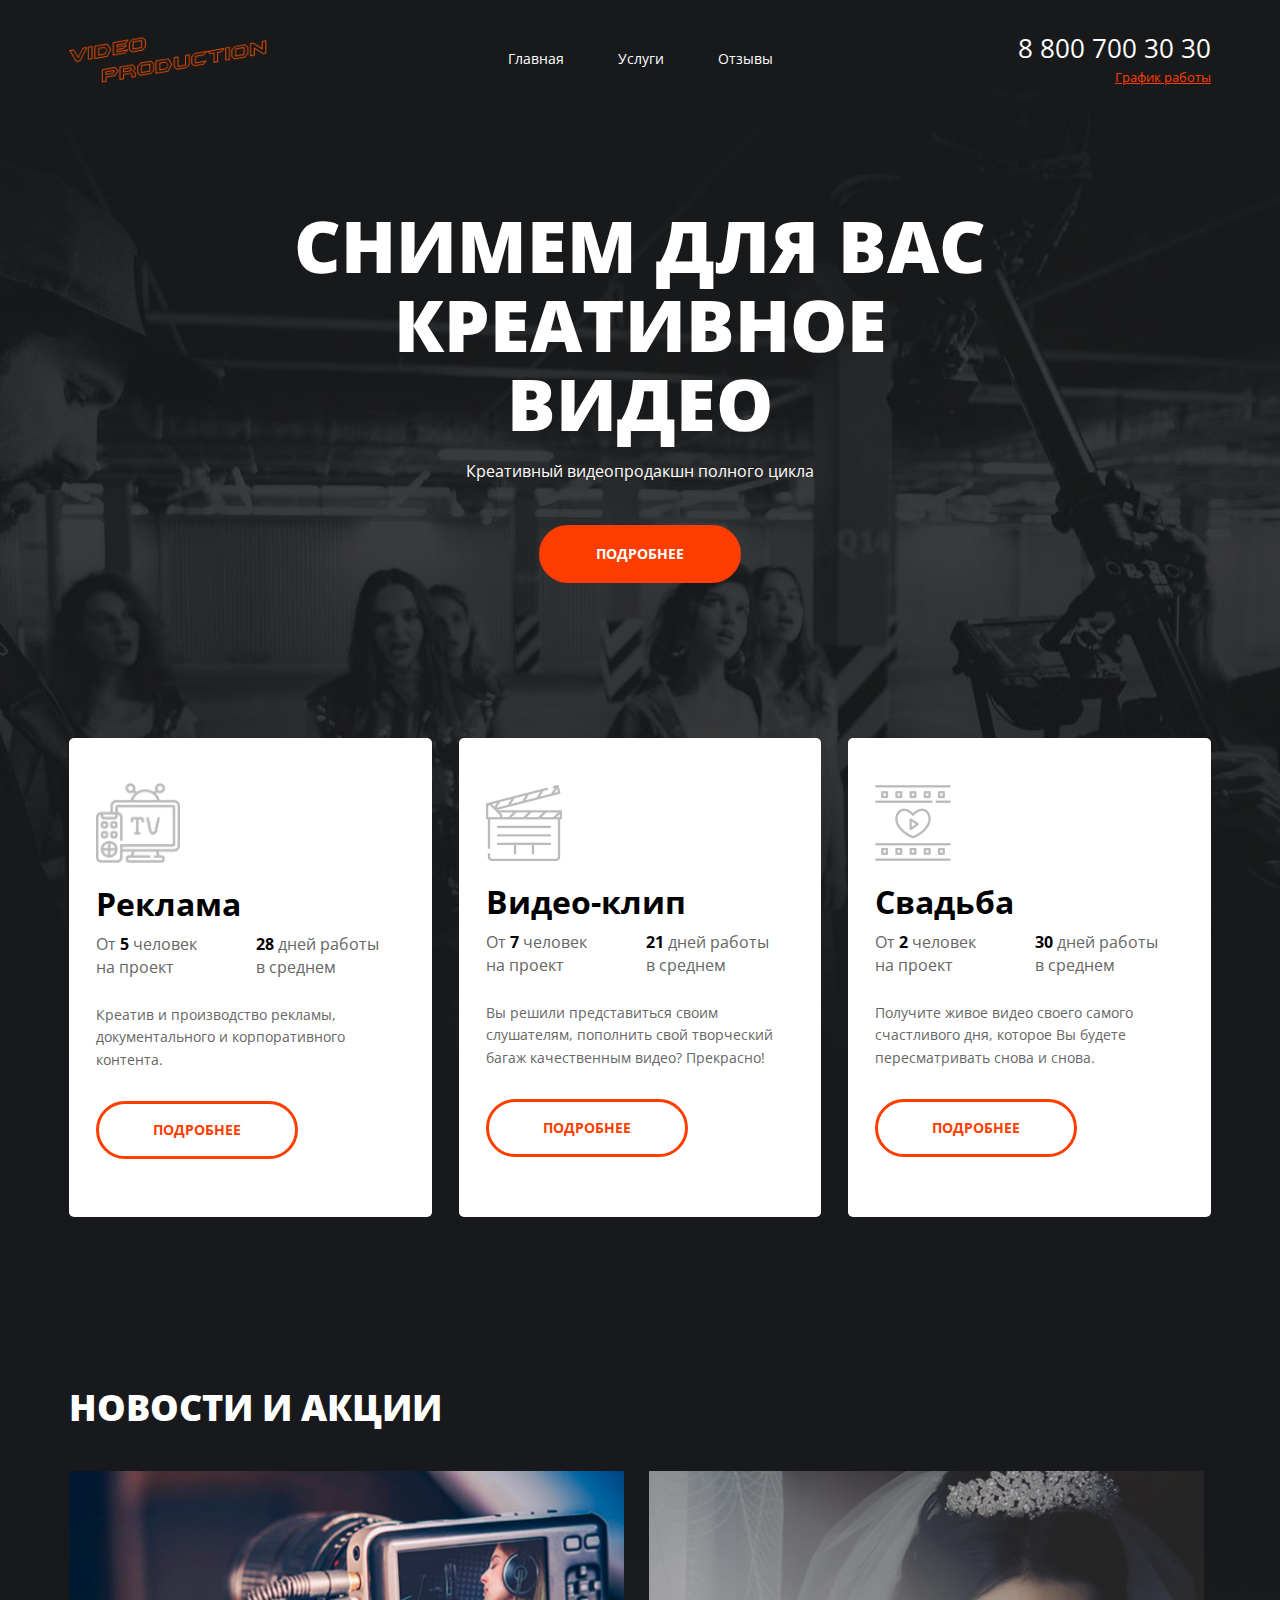
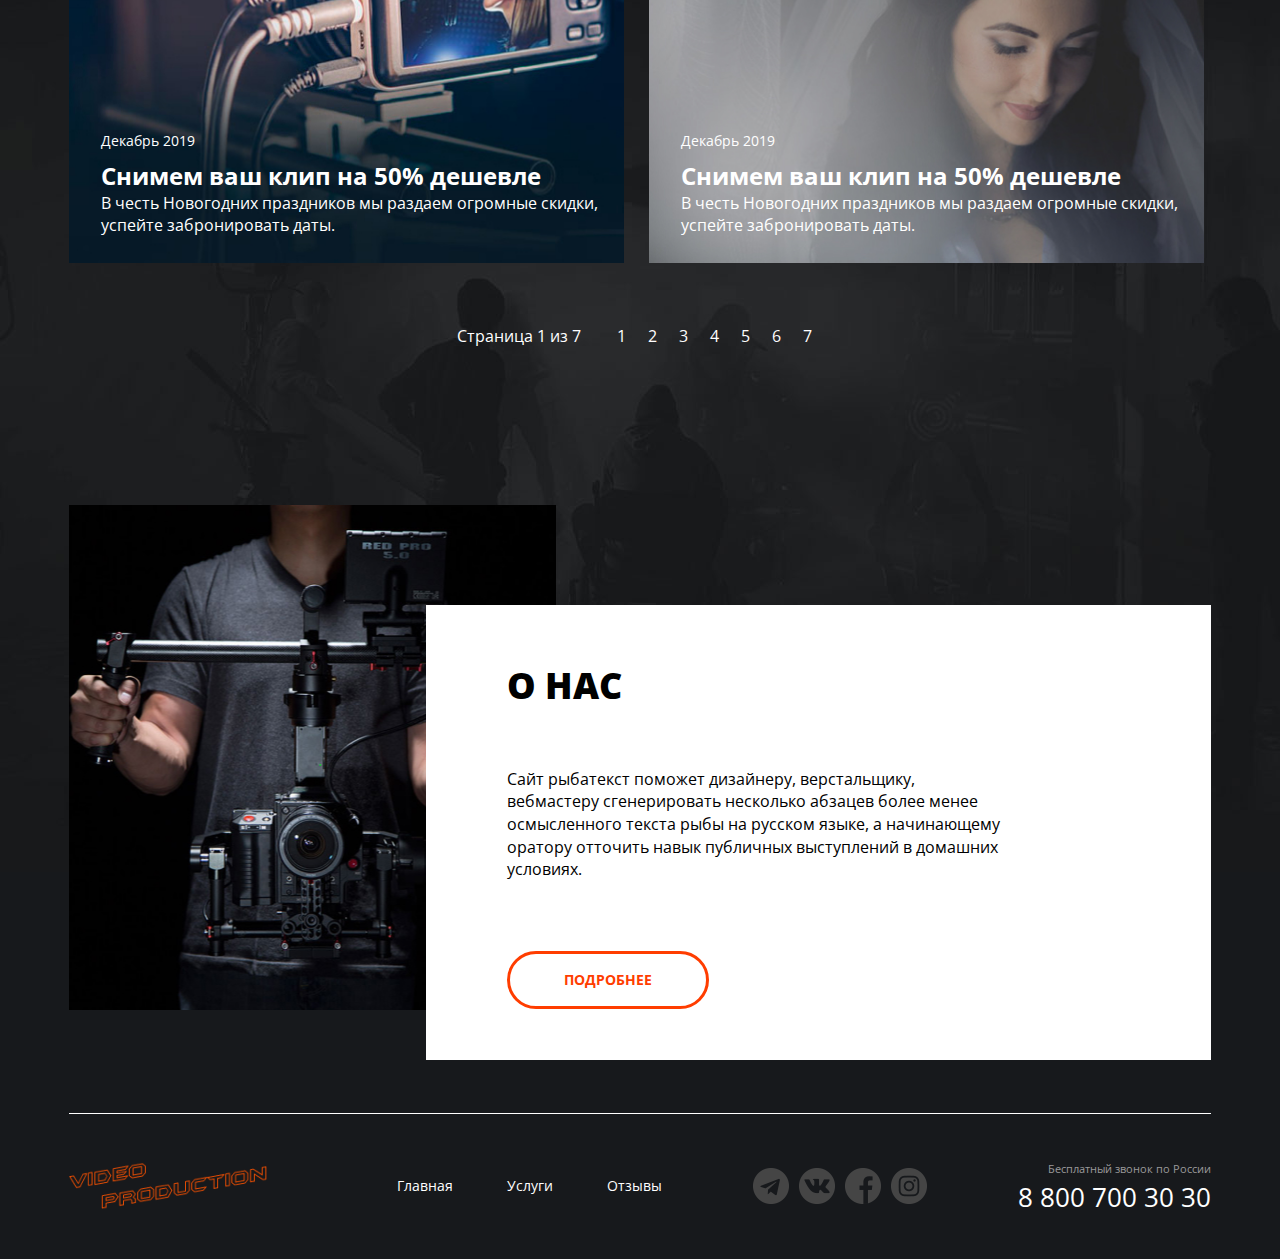
==== commit 50910b37: "Add files via upload" ====
--- a/index.html
+++ b/index.html
@@ -28,13 +28,13 @@
                         <nav class="menu">
                             <ul class="menu__list">
                                 <li class="menu__item">
-                                    <a href="" class="menu__link">Главная</a>
+                                    <a href="#" class="menu__link">Главная</a>
                                 </li>
                                 <li class="menu__item">
                                     <a href="services.html" class="menu__link">Услуги</a>
                                 </li>
                                 <li class="menu__item">
-                                    <a href="" class="menu__link">Отзывы</a>
+                                    <a href="reviews.html" class="menu__link">Отзывы</a>
                                 </li>
                             </ul>
                         </nav><!--MENU-->
@@ -212,13 +212,13 @@
                         <nav class="menu menu--footer">
                             <ul class="menu__list">
                                 <li class="menu__item">
-                                    <a href="" class="menu__link">Главная</a>
-                                </li>
-                                <li class="menu__item">
-                                    <a href="" class="menu__link">Услуги</a>
-                                </li>
-                                <li class="menu__item">
-                                    <a href="" class="menu__link">Отзывы</a>
+                                    <a href="index.html" class="menu__link">Главная</a>
+                                </li>
+                                <li class="menu__item">
+                                    <a href="services.html" class="menu__link">Услуги</a>
+                                </li>
+                                <li class="menu__item">
+                                    <a href="reviews.html" class="menu__link">Отзывы</a>
                                 </li>
                             </ul>
                         </nav><!--MENU-->
@@ -228,22 +228,22 @@
                         <div class="social">
                             <ul class="social__list">
                                 <li class="social__item">
-                                    <a href="" class="social__link">
+                                    <a href="#" class="social__link">
                                         <img src="img/telegram.png" alt="telegram" class="social__icon">
                                     </a>
                                 </li>
                                 <li class="social__item">
-                                    <a href="" class="social__link">
+                                    <a href="#" class="social__link">
                                         <img src="img/vk.png" alt="vk" class="social__icon">
                                     </a>
                                 </li>
                                 <li class="social__item">
-                                    <a href="" class="social__link">
+                                    <a href="#" class="social__link">
                                         <img src="img/f.png" alt="f" class="social__icon">
                                     </a>
                                 </li>
                                 <li class="social__item">
-                                    <a href="" class="social__link">
+                                    <a href="#" class="social__link">
                                         <img src="img/in.png" alt="instagram" class="social__icon">
                                     </a>
                                 </li>
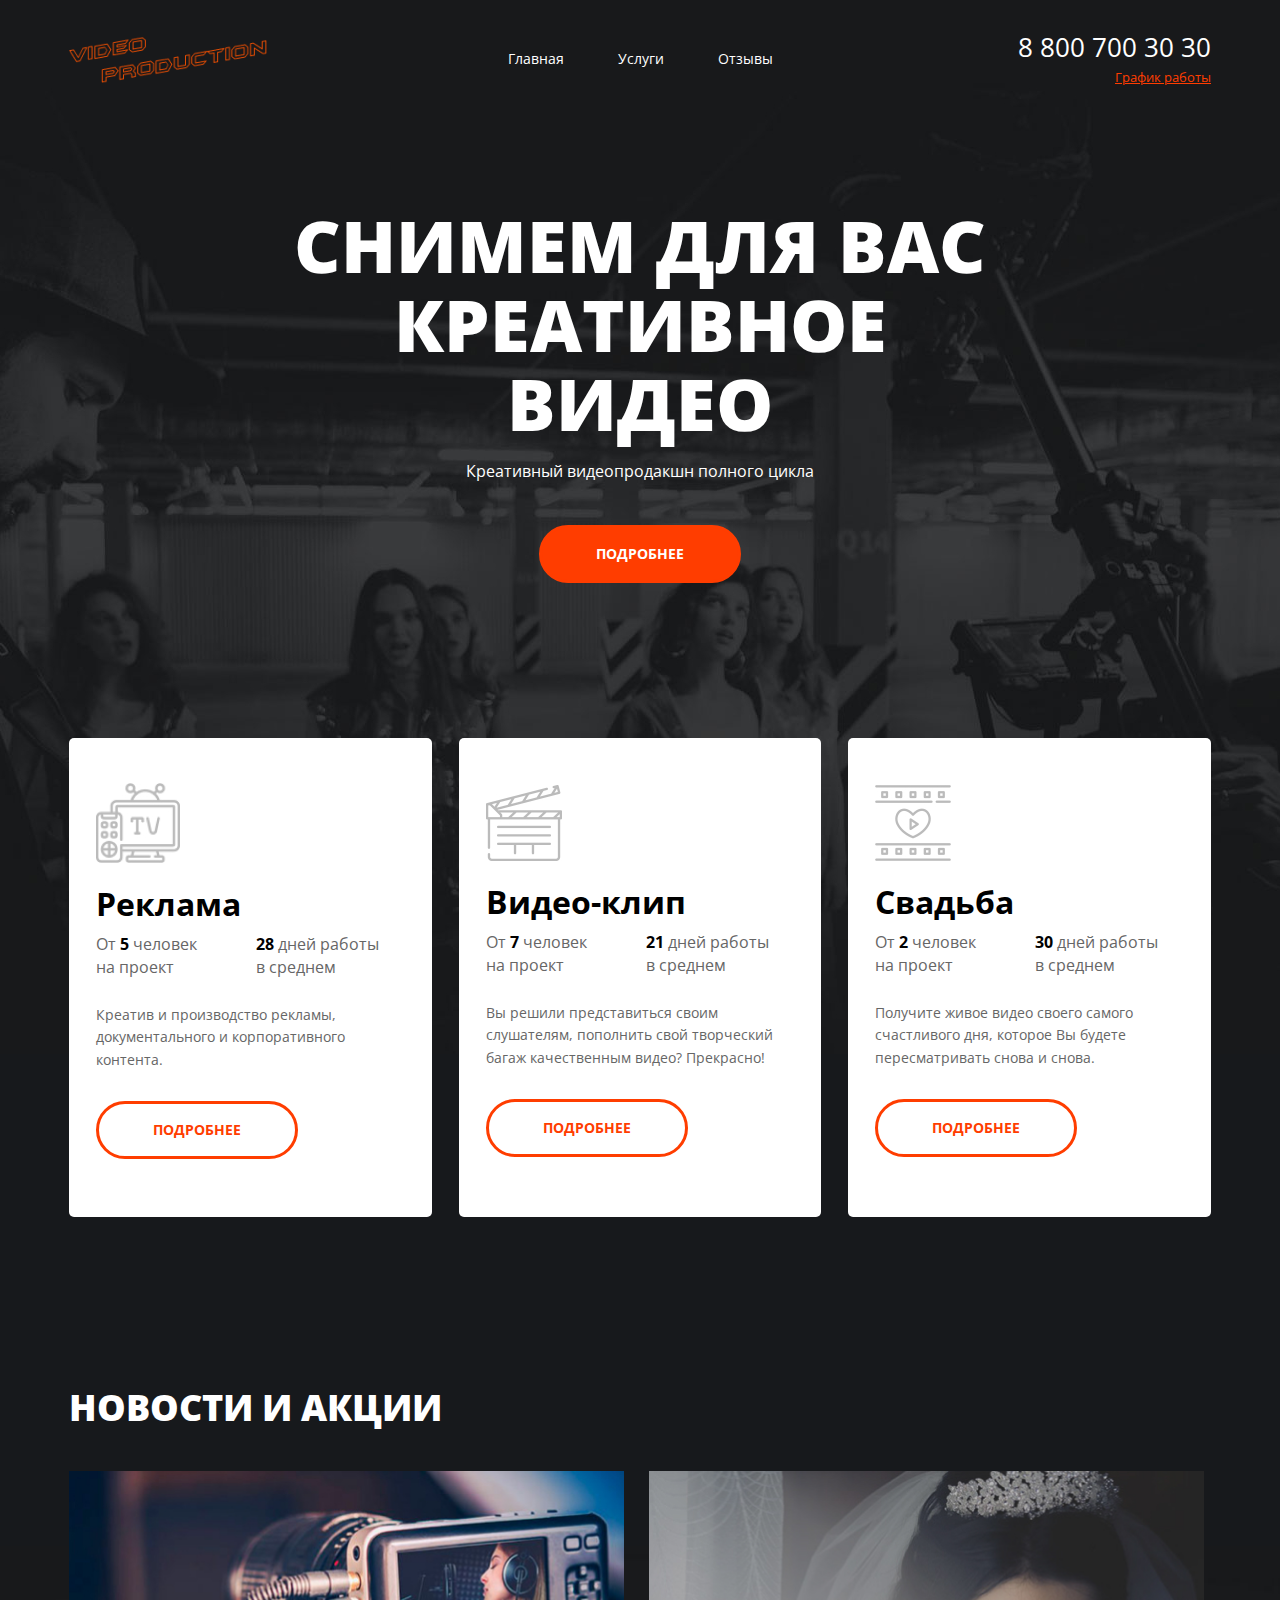
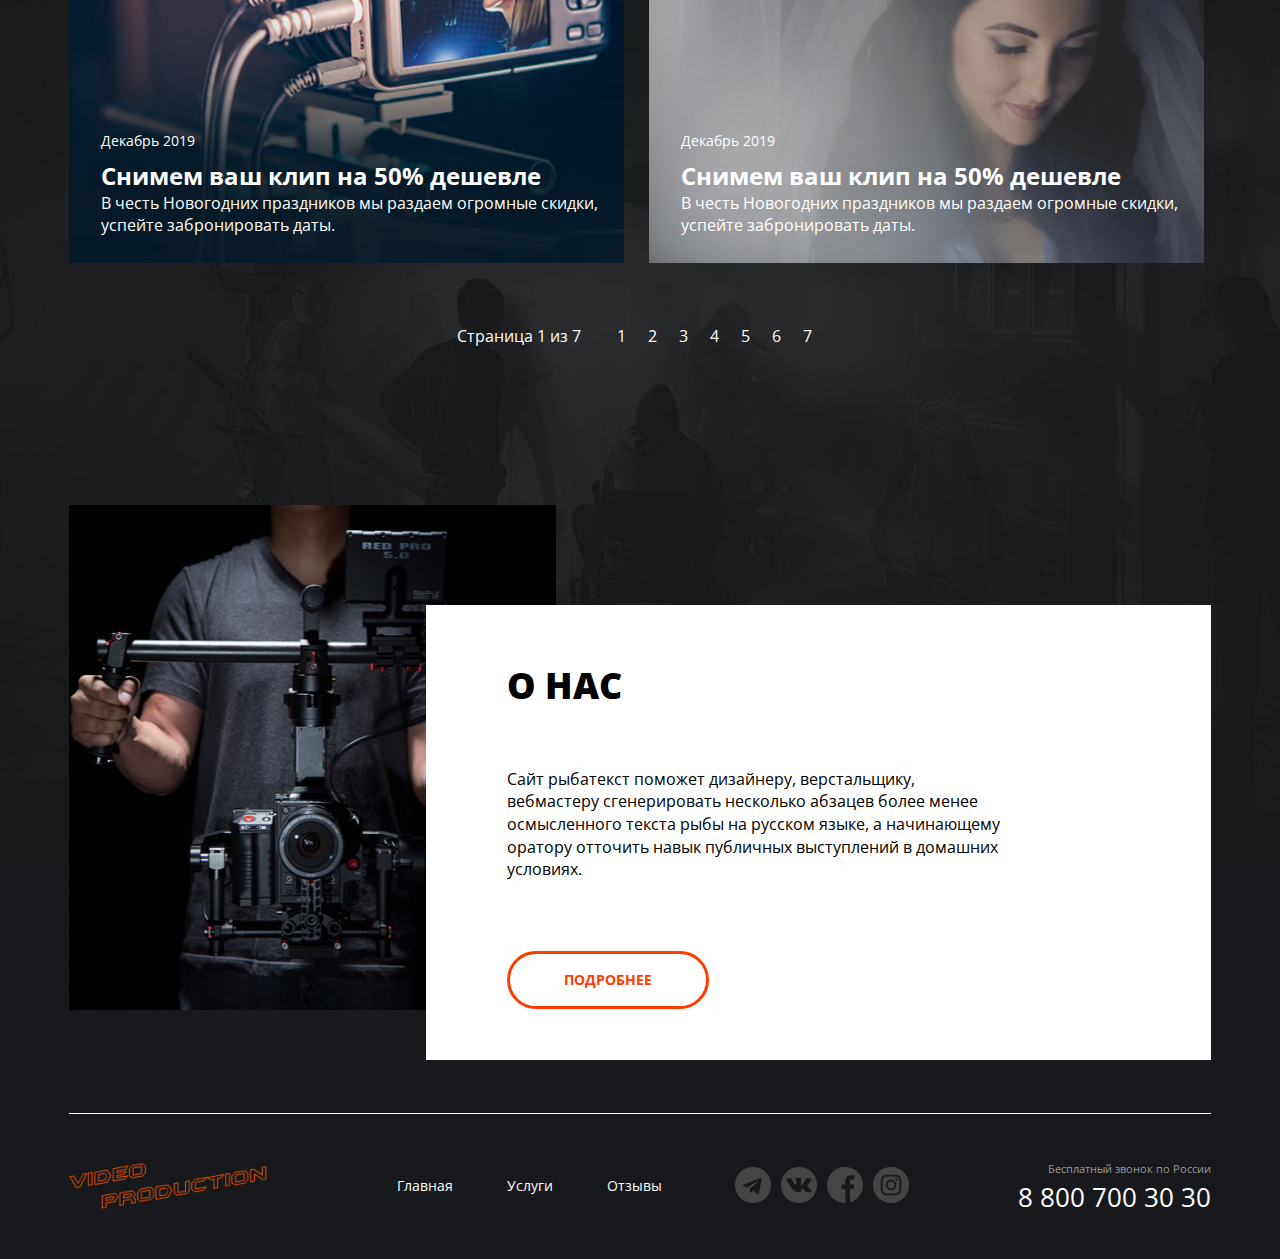
==== commit 93d9c008: "Add files via upload" ====
--- a/index.html
+++ b/index.html
@@ -42,7 +42,15 @@
                     <div class="header__col">
                         <address class="contacts">
                             <a href="tel:+78007003030" class="contacts__num">8 800 700 30 30</a>
-                            <div class="contacts__graph">График работы</div>
+                            <div class="dropdown">
+                                <a href="#" class="contacts__graph">График работы</a>
+                                <div class="dropdown__menu">
+                                    <ul class="dropdown__list">
+                                        <li class="dropdown__item">пн-вс: 09:00 - 20:00</li>
+                                        <li class="dropdown__item">Обед: 14:00-14:30</li>
+                                    </ul>
+                                </div>
+                            </div>
                         </address>
                     </div>
                 </header><!-- HEADER-->
@@ -229,22 +237,22 @@
                             <ul class="social__list">
                                 <li class="social__item">
                                     <a href="#" class="social__link">
-                                        <img src="img/telegram.png" alt="telegram" class="social__icon">
-                                    </a>
-                                </li>
-                                <li class="social__item">
-                                    <a href="#" class="social__link">
-                                        <img src="img/vk.png" alt="vk" class="social__icon">
-                                    </a>
-                                </li>
-                                <li class="social__item">
-                                    <a href="#" class="social__link">
-                                        <img src="img/f.png" alt="f" class="social__icon">
-                                    </a>
-                                </li>
-                                <li class="social__item">
-                                    <a href="#" class="social__link">
-                                        <img src="img/in.png" alt="instagram" class="social__icon">
+                                        <div class="social__icon icon-tel"></div>
+                                    </a>
+                                </li>
+                                <li class="social__item">
+                                    <a href="#" class="social__link">
+                                        <div class="social__icon icon-vk"></div>
+                                    </a>
+                                </li>
+                                <li class="social__item">
+                                    <a href="#" class="social__link">
+                                        <div class="social__icon icon-fbook"></div>
+                                    </a>
+                                </li>
+                                <li class="social__item">
+                                    <a href="#" class="social__link">
+                                        <div class="social__icon icon-inst"></div>
                                     </a>
                                 </li>
                             </ul>
--- a/main.css
+++ b/main.css
@@ -12,12 +12,15 @@
 @import url(./blocks/about.css);
 @import url(./blocks/footer.css);
 @import url(./blocks/social.css);
-
-
-
-/*===========================================
-==================SERVICES===================
-====================PAGES===================*/
-
-
-
+@import url(./blocks/welcome.css);
+@import url(./blocks/breadcrumbs.css);
+@import url(./blocks/form.css);
+@import url(./blocks/inner-section.css);
+@import url(./blocks/page.css);
+@import url(./blocks/partners.css);
+@import url(./blocks/review.css);
+@import url(./blocks/separator.css);
+@import url(./blocks/service.css);
+@import url(./blocks/social.css);
+@import url(./blocks/tag.css);
+@import url(./blocks/top-line.css);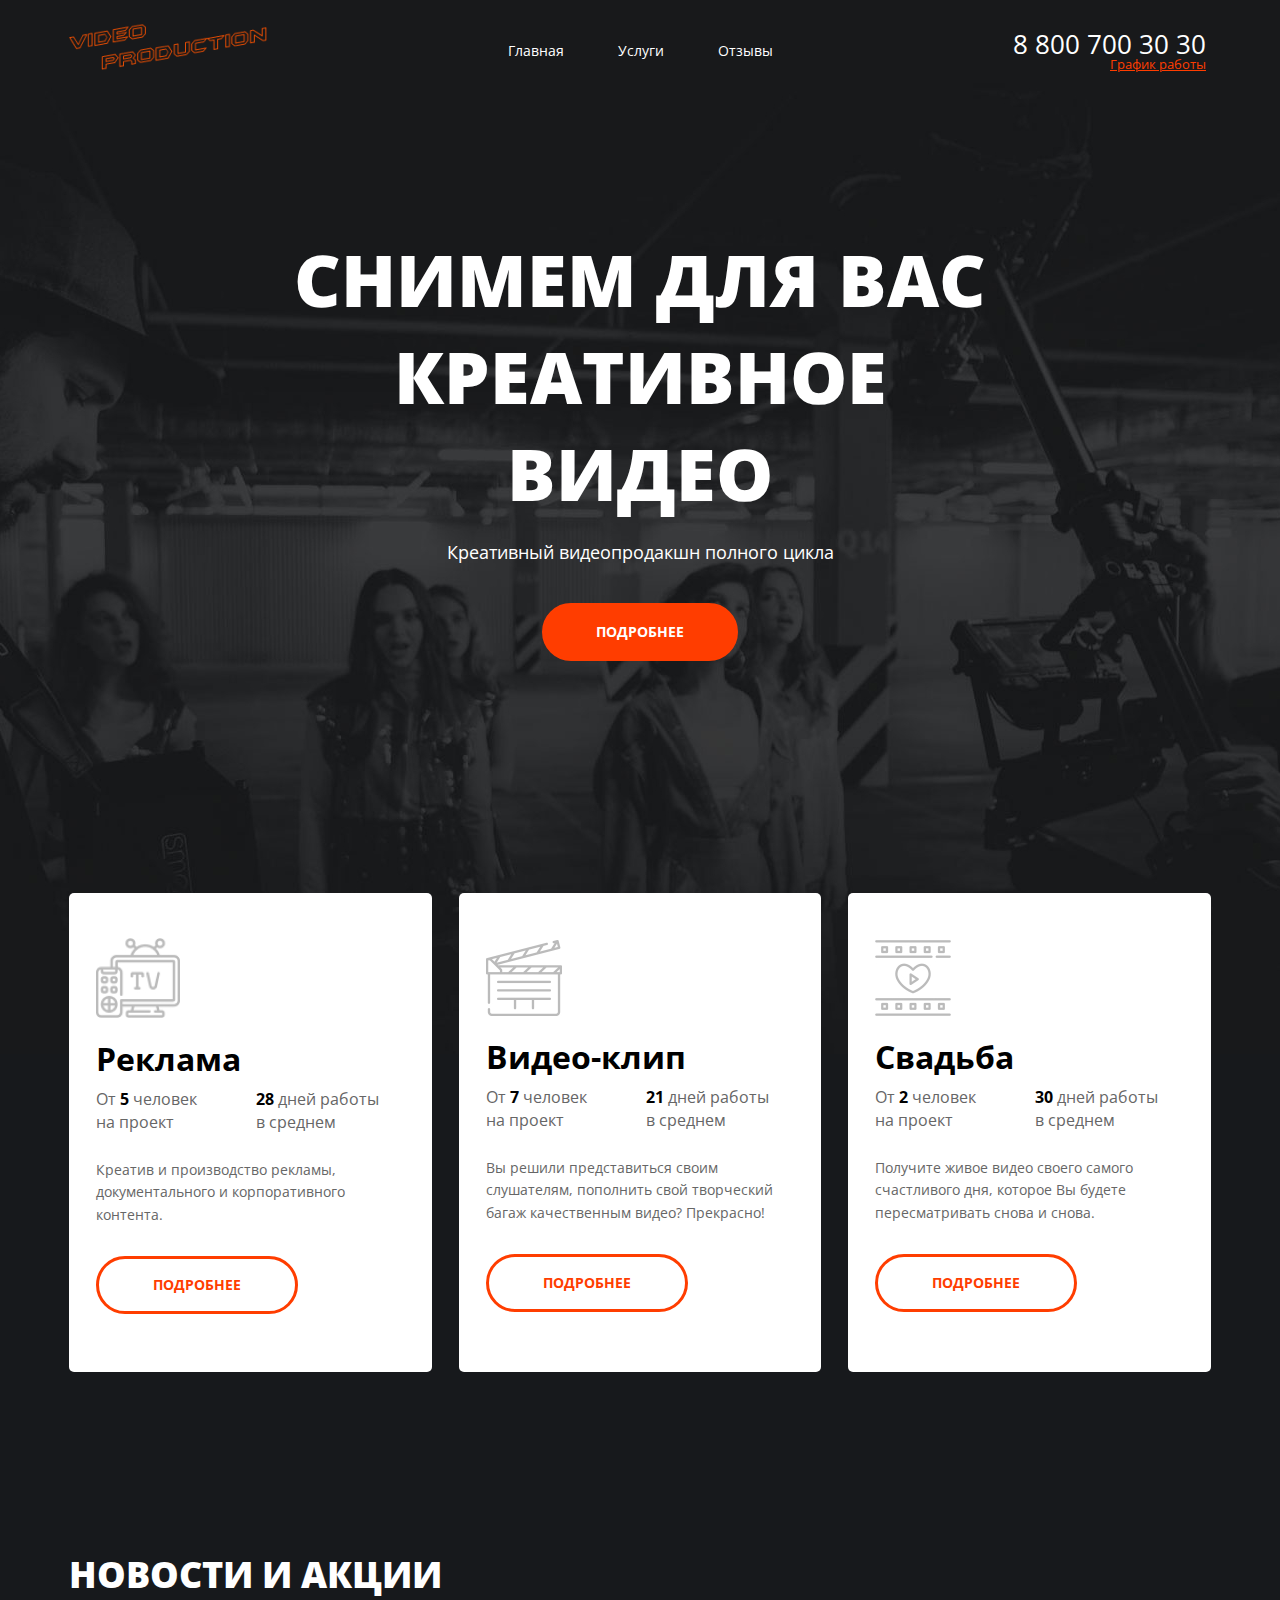
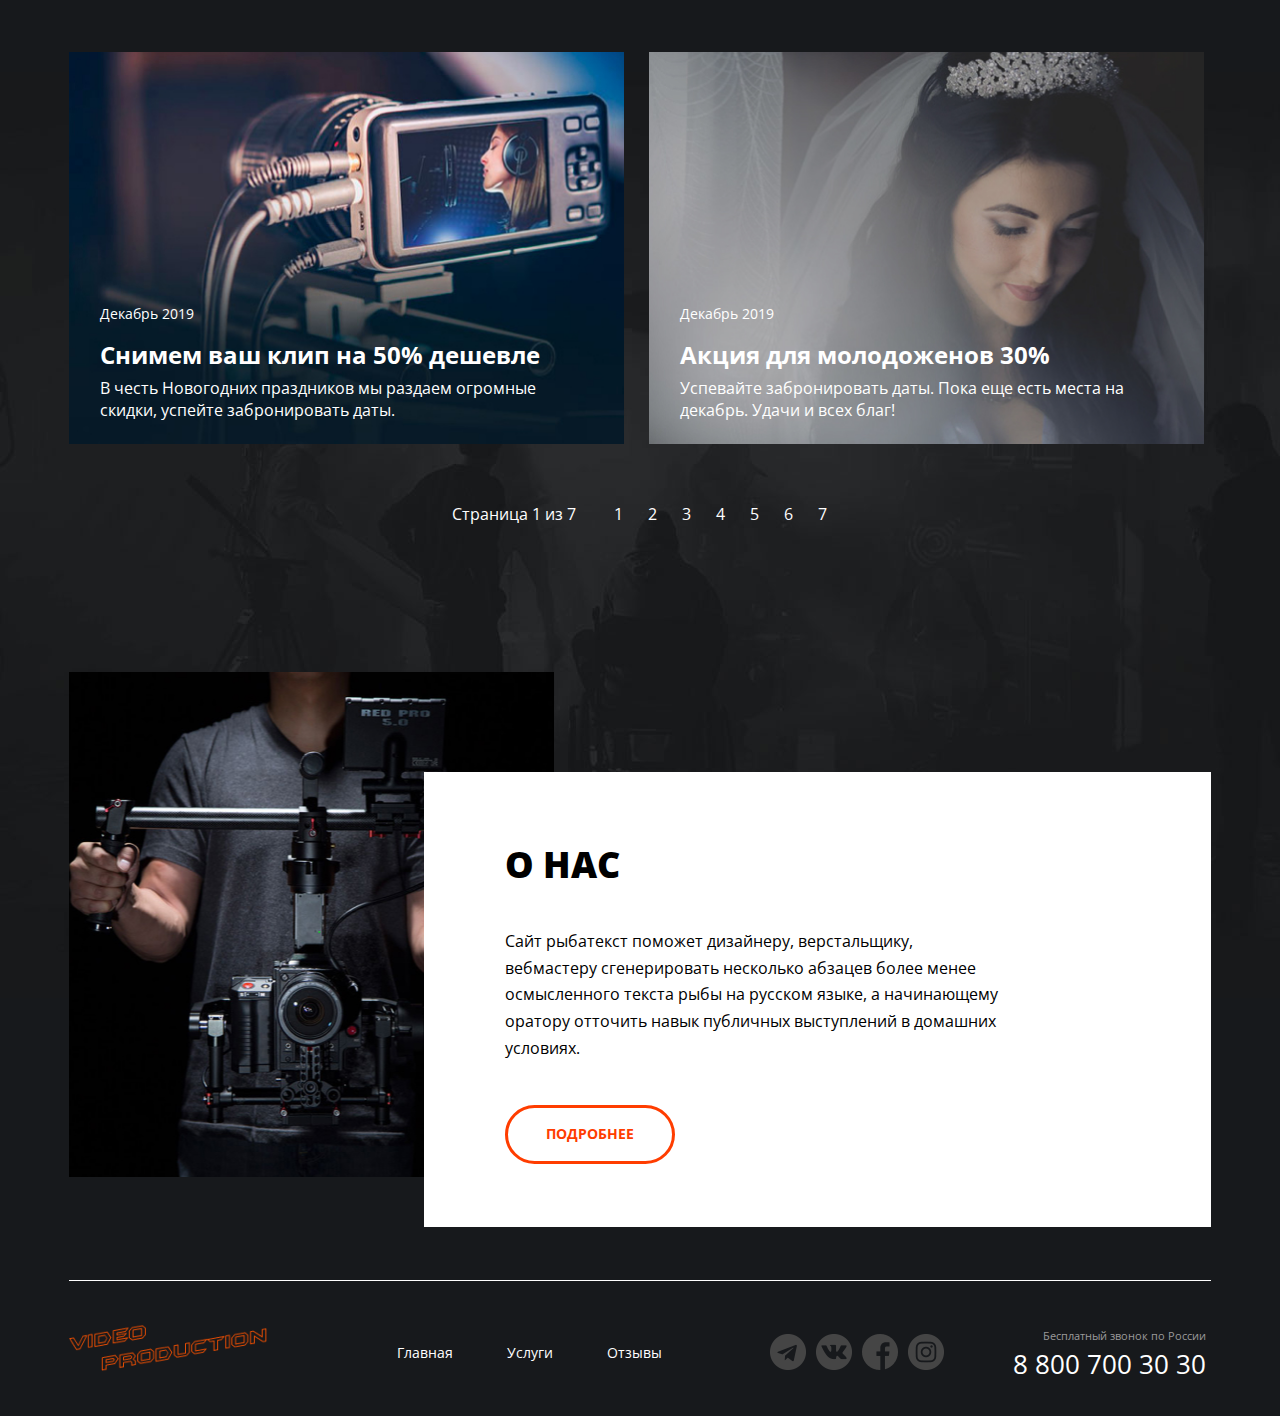
==== commit 8c0dd351: "Add files via upload" ====
--- a/index.html
+++ b/index.html
@@ -22,7 +22,7 @@
                     <div class="header__col">
                         <div class="logo">
                             <a href="#" class="logo__link">
-                                <img src="img/logo.png" alt="Logo" class="logo__img">
+                                <img src="img/logo/logo.png" alt="Logo" class="logo__img">
                             </a>
                         </div><!--LOGO-->
                         <nav class="menu">
@@ -71,7 +71,7 @@
                             <li class="services__item">
                                 <div>
                                     <div class="services__icon">
-                                        <img src="img/tv.jpg" alt="Реклама" class="services__img">
+                                        <img src="img/services/tv.jpg" alt="Реклама" class="services__img">
                                     </div>
                                     <div class="services__subtitle">Реклама</div>
                                 </div>
@@ -93,7 +93,7 @@
                             <li class="services__item">
                                 <div>
                                     <div class="services__icon">
-                                        <img src="img/clapper.jpg" alt="Видео-клип" class="services__img">
+                                        <img src="img/services/clapper.jpg" alt="Видео-клип" class="services__img">
                                     </div>
                                     <div class="services__subtitle">Видео-клип</div>
                                 </div>
@@ -114,7 +114,7 @@
                             <li class="services__item">
                                 <div>
                                     <div class="services__icon">
-                                        <img src="img/film.jpg" alt="Свадьба" class="services__img">
+                                        <img src="img/services/film.jpg" alt="Свадьба" class="services__img">
                                     </div>
                                     <div class="services__subtitle">Свадьба</div>
                                 </div>
@@ -141,7 +141,7 @@
                         <section class="news">
                             <ul class="news__list">
                                 <li class="news__item single-news">
-                                    <img class="single-news__cover" src="./img/camera.jpg" alt="camera">
+                                    <img class="single-news__cover" src="./img/news-actions/camera.jpg" alt="camera">
                                     <div class="single-news__content">
                                         <div class="single-news__date">Декабрь 2019</div>
                                         <div class="single-news__title">Снимем ваш клип на 50% дешевле</div>
@@ -150,12 +150,12 @@
                                     </div>
                                 </li>
                                 <li class="news__item single-news">
-                                    <img class="single-news__cover" src="./img/wedding.jpg" alt="camera">
+                                    <img class="single-news__cover" src="./img/news-actions/wedding.jpg" alt="camera">
                                     <div class="single-news__content">
                                         <div class="single-news__date">Декабрь 2019</div>
-                                        <div class="single-news__title">Снимем ваш клип на 50% дешевле</div>
-                                        <div class="single-news__desc">В честь Новогодних праздников мы раздаем огромные
-                                            скидки, успейте забронировать даты. </div>
+                                        <div class="single-news__title">Акция для молодоженов 30%</div>
+                                        <div class="single-news__desc">Успевайте забронировать даты. 
+                                            Пока еще есть места на декабрь. Удачи и всех благ!</div>
                                     </div>
                                 </li>
                             </ul>
@@ -213,7 +213,7 @@
                     <div class="footer__col">
                         <div class="logo">
                             <a href="#" class="logo__link">
-                                <img src="img/logo.png" alt="Logo" class="logo__img">
+                                <img src="img/logo/logo.png" alt="Logo" class="logo__img">
                             </a>
                         </div><!--LOGO-->
 
